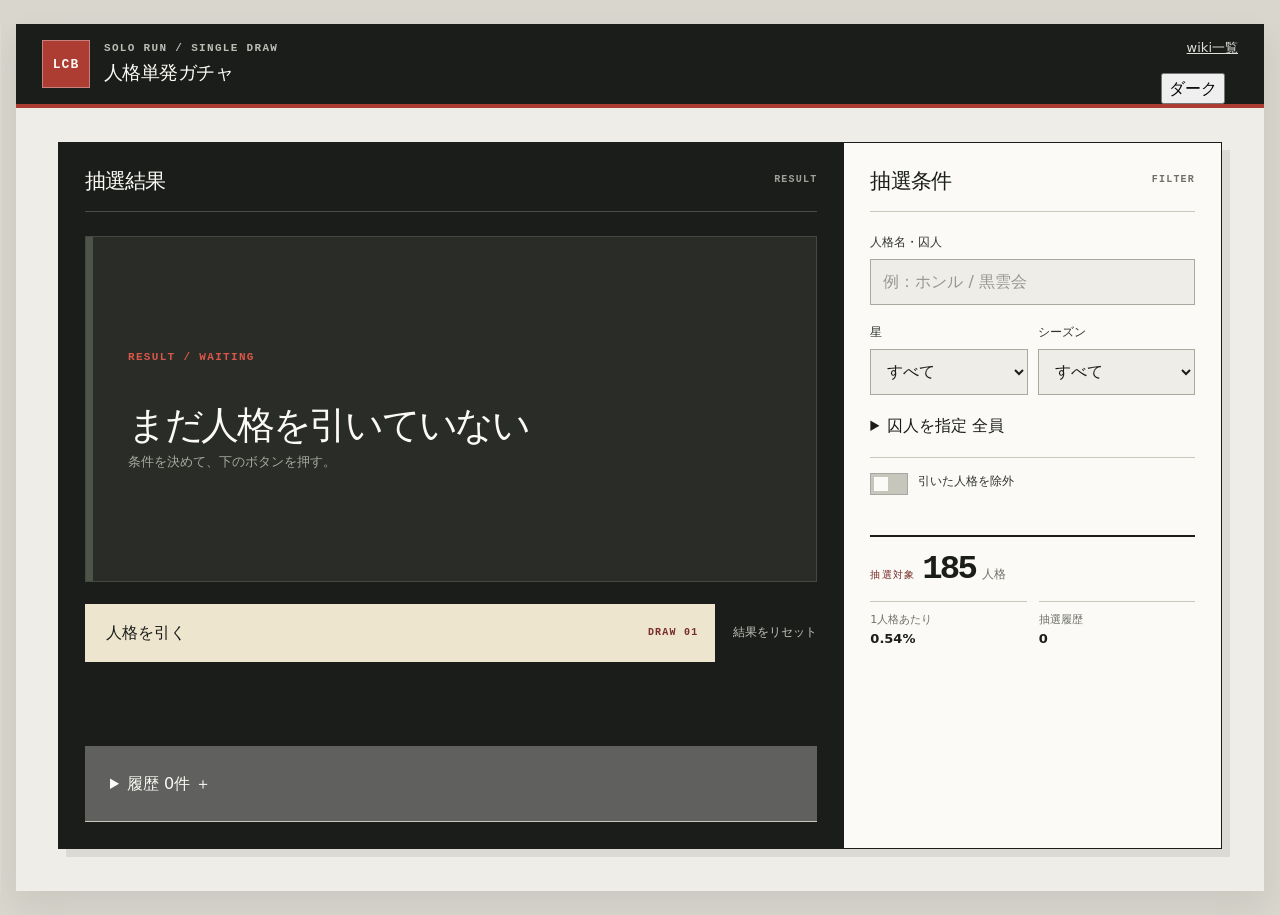
==== index.html @ 80663916 "Compact responsive workbench layout" ====
<!doctype html>
<html lang="ja">
  <head>
    <meta charset="utf-8">
    <meta name="viewport" content="width=device-width, initial-scale=1">
    <meta name="theme-color" content="#191a18">
    <meta
      name="description"
      content="Limbus Companyの人格一覧から、ソロ攻略用の人格を一回だけ抽選するツール"
    >
    <title>人格単発ガチャ — Limbus Company</title>
    <link rel="stylesheet" href="styles.css">
  </head>
  <body>
    <div class="site-frame">
      <header class="site-header">
        <a class="brand" href="./" aria-label="人格単発ガチャのトップへ">
          <span class="brand-mark" aria-hidden="true">LCB</span>
          <span class="brand-copy">
            <span class="brand-eyebrow">SOLO RUN / SINGLE DRAW</span>
            <span class="brand-title">人格単発ガチャ</span>
          </span>
        </a>
        <div class="header-actions">
          <a
            class="header-source"
            href="https://wikiwiki.jp/lcbwiki/%E4%BA%BA%E6%A0%BC"
            target="_blank"
            rel="noreferrer"
          >wiki一覧</a>
          <button id="themeToggle" class="theme-toggle" type="button" aria-pressed="false">
            ダーク
          </button>
        </div>
      </header>

      <main>
        <div class="workbench">
          <section class="draw-panel" aria-labelledby="draw-heading">
            <div class="section-bar">
              <h2 id="draw-heading">抽選結果</h2>
              <span class="section-index" aria-hidden="true">RESULT</span>
            </div>

            <div id="resultStage" class="result-stage is-empty" aria-live="polite">
              <div class="result-empty">
                <span class="result-status">WAITING</span>
                <p class="result-placeholder">未抽選</p>
              </div>
            </div>

            <div class="draw-controls">
              <button id="drawButton" class="draw-button" type="button">
                <span>人格を引く</span>
                <span class="draw-button-code">DRAW 01</span>
              </button>
              <div class="draw-secondary">
                <button id="copyButton" class="text-button" type="button" hidden>結果をコピー</button>
                <button id="resetButton" class="text-button" type="button">結果をリセット</button>
              </div>
            </div>
            <p id="drawMessage" class="draw-message" role="status"></p>

            <details id="historySection" class="history-section">
              <summary class="history-summary">
                <span>
                  <span class="history-summary-label">履歴</span>
                  <span id="historySummaryCount" class="history-summary-count">0件</span>
                </span>
                <span class="history-summary-arrow" aria-hidden="true">＋</span>
              </summary>
              <div class="history-content">
                <div class="history-actions">
                  <span id="history-heading" class="sr-only">抽選履歴</span>
                  <button id="clearHistoryButton" class="text-button" type="button">履歴を消去</button>
                </div>
                <div id="historyList" class="history-list" aria-live="polite"></div>
              </div>
            </details>
          </section>

          <details id="filterPanel" class="filter-panel" open>
            <summary class="section-bar">
              <h2 id="filter-heading">抽選条件</h2>
              <span class="section-index" aria-hidden="true">FILTER</span>
            </summary>

            <form id="filterForm">
              <div class="field">
                <label for="searchInput">人格名・囚人</label>
                <input
                  id="searchInput"
                  type="search"
                  autocomplete="off"
                  placeholder="例：ホンル / 黒雲会"
                >
              </div>

              <div class="field-row">
                <div class="field">
                  <label for="raritySelect">星</label>
                  <select id="raritySelect">
                    <option value="all">すべて</option>
                    <option value="3">星3</option>
                    <option value="2">星2</option>
                    <option value="1">星1</option>
                  </select>
                </div>
                <div class="field">
                  <label for="seasonSelect">シーズン</label>
                  <select id="seasonSelect">
                    <option value="all">すべて</option>
                    <option value="0">恒常</option>
                    <option value="1">Season 1</option>
                    <option value="2">Season 2</option>
                    <option value="3">Season 3</option>
                    <option value="4">Season 4</option>
                    <option value="5">Season 5</option>
                    <option value="6">Season 6</option>
                    <option value="7">Season 7</option>
                    <option value="W">ヴァルプルギスの夜</option>
                  </select>
                </div>
              </div>

              <details class="advanced-filters">
                <summary>
                  <span>囚人を指定</span>
                  <span id="sinnerSummary" class="advanced-summary-value">全員</span>
                </summary>
                <div class="advanced-filters-content">
                  <div id="sinnerFilters" class="sinner-grid"></div>
                  <button id="clearSinnersButton" class="small-button" type="button">全員</button>
                </div>
              </details>

              <div class="toggle-list">
                <label class="toggle-row" for="excludeDrawn">
                  <input id="excludeDrawn" type="checkbox">
                  <span class="fake-toggle" aria-hidden="true"></span>
                  <strong>引いた人格を除外</strong>
                </label>
              </div>
            </form>

            <div class="pool-readout" aria-live="polite">
              <div class="pool-readout-main">
                <span>抽選対象</span>
                <strong id="poolCount">185</strong>
                <span>人格</span>
              </div>
              <dl>
                <div>
                  <dt>1人格あたり</dt>
                  <dd id="poolOdds">0.54%</dd>
                </div>
                <div>
                  <dt>抽選履歴</dt>
                  <dd id="historyCount">0</dd>
                </div>
              </dl>
            </div>
            <p id="poolWarning" class="pool-warning" role="alert" hidden></p>
          </details>
        </div>
      </main>
    </div>

    <script src="data/personas.js"></script>
    <script src="app.js"></script>
  </body>
</html>
---- styles.css ----
:root {
  color-scheme: light;
  --paper: #efede7;
  --paper-deep: #e3e0d7;
  --ink: #1b1d1a;
  --ink-soft: #30332e;
  --muted: #6f7169;
  --line: #c9c6bc;
  --line-dark: #4b4e46;
  --red: #ad3c32;
  --red-dark: #782d29;
  --ochre: #b58624;
  --teal: #2d7772;
  --white: #fbfaf6;
  --shadow: 0 14px 32px rgb(29 31 27 / 8%);
  font-family: "BIZ UDPGothic", "Noto Sans JP", "Yu Gothic", system-ui, sans-serif;
  font-synthesis: none;
}

* {
  box-sizing: border-box;
}

html {
  min-width: 320px;
  background: #d9d6ce;
}

body {
  margin: 0;
  min-width: 320px;
  color: var(--ink);
  background:
    linear-gradient(90deg, rgb(255 255 255 / 12%) 0 1px, transparent 1px 100%),
    #d9d6ce;
  background-size: 92px 100%;
  line-height: 1.6;
}

button,
input,
select {
  font: inherit;
}

button,
a,
input,
select {
  -webkit-tap-highlight-color: transparent;
}

a {
  color: inherit;
}

button {
  cursor: pointer;
}

button:focus-visible,
a:focus-visible,
input:focus-visible,
select:focus-visible,
summary:focus-visible {
  outline: 3px solid #f2bd45;
  outline-offset: 3px;
}

.site-frame {
  width: min(100% - 32px, 1440px);
  margin: 24px auto;
  background: var(--paper);
  box-shadow: var(--shadow);
}

.site-header {
  display: flex;
  align-items: stretch;
  justify-content: space-between;
  min-height: 82px;
  color: var(--white);
  background: var(--ink);
  border-bottom: 4px solid var(--red);
}

.brand {
  display: inline-flex;
  align-items: center;
  gap: 14px;
  padding: 14px 26px;
  color: inherit;
  text-decoration: none;
}

.brand-mark {
  display: grid;
  place-items: center;
  width: 48px;
  height: 48px;
  color: var(--white);
  font: 700 13px/1 "IBM Plex Mono", "SFMono-Regular", Consolas, monospace;
  letter-spacing: .08em;
  background: var(--red);
  border: 1px solid rgb(255 255 255 / 35%);
}

.brand-copy {
  display: grid;
  gap: 2px;
}

.brand-eyebrow,
.eyebrow,
.header-source-label,
.result-status,
.section-index,
.draw-button-code,
.history-number,
.history-time,
.site-footer,
.rule-note-head,
.pool-readout-main > span:first-child {
  font: 700 11px/1.3 "IBM Plex Mono", "SFMono-Regular", Consolas, monospace;
  letter-spacing: .12em;
  text-transform: uppercase;
}

.brand-eyebrow {
  color: #bbbdb4;
}

.brand-title {
  font-size: 19px;
  font-weight: 700;
  letter-spacing: -.03em;
}

.header-source {
  display: grid;
  align-content: center;
  justify-items: end;
  gap: 4px;
  padding: 14px 26px;
  color: #dedfd9;
  font-size: 13px;
}

.header-source a {
  text-underline-offset: 3px;
}

.header-source-label {
  color: #9fa29a;
  font-size: 10px;
}

main {
  padding: 0 42px 42px;
}

.intro {
  display: grid;
  grid-template-columns: minmax(0, 1.65fr) minmax(250px, .75fr);
  gap: 44px;
  align-items: end;
  padding: 58px 0 48px;
  border-bottom: 1px solid var(--line);
}

.intro-copy {
  max-width: 820px;
}

.eyebrow {
  margin: 0 0 14px;
  color: var(--red-dark);
}

.intro h1 {
  max-width: 840px;
  margin: 0;
  font-size: clamp(2.15rem, 5vw, 4.9rem);
  line-height: 1.09;
  letter-spacing: -.075em;
  text-wrap: balance;
}

.intro h1 em {
  color: var(--red);
  font-style: normal;
}

.intro-lede {
  max-width: 680px;
  margin: 24px 0 0;
  color: var(--muted);
  font-size: 15px;
  line-height: 1.9;
}

.rule-note {
  padding: 18px 18px 16px;
  border: 1px solid var(--line);
  border-top: 4px solid var(--ink);
  background: rgb(255 255 255 / 32%);
}

.rule-note-head {
  display: flex;
  justify-content: space-between;
  color: var(--red-dark);
}

.rule-note-mark {
  color: var(--muted);
}

.rule-note p {
  min-height: 72px;
  margin: 16px 0 18px;
  font-size: 13px;
  line-height: 1.8;
}

.rule-note dl,
.pool-readout dl {
  display: grid;
  grid-template-columns: repeat(2, 1fr);
  gap: 12px;
  margin: 0;
}

.rule-note dl > div,
.pool-readout dl > div {
  display: grid;
  gap: 1px;
  padding-top: 9px;
  border-top: 1px solid var(--line);
}

.rule-note dt,
.pool-readout dt {
  color: var(--muted);
  font-size: 11px;
}

.rule-note dd,
.pool-readout dd {
  margin: 0;
  font-size: 13px;
  font-weight: 700;
}

.workbench {
  display: grid;
  grid-template-columns: minmax(0, 1.35fr) minmax(330px, .65fr);
  align-items: stretch;
  margin-top: 34px;
  border: 1px solid var(--ink);
  box-shadow: 8px 8px 0 rgb(27 29 26 / 9%);
}

.draw-panel {
  display: flex;
  flex-direction: column;
  min-width: 0;
  padding: 26px;
  color: var(--white);
  background: var(--ink);
}

.filter-panel {
  min-width: 0;
  padding: 26px;
  background: var(--white);
  border-left: 1px solid var(--ink);
}

.section-bar {
  display: flex;
  align-items: start;
  justify-content: space-between;
  gap: 20px;
  padding-bottom: 16px;
  border-bottom: 1px solid var(--line-dark);
}

.filter-panel .section-bar {
  border-color: var(--line);
}

.section-bar .eyebrow {
  margin-bottom: 7px;
  color: #c64b3f;
}

.filter-panel .section-bar .eyebrow,
.history-section .section-bar .eyebrow {
  color: var(--red-dark);
}

.section-bar h2 {
  margin: 0;
  font-size: 21px;
  line-height: 1.2;
  letter-spacing: -.04em;
}

.section-index {
  flex: 0 0 auto;
  padding-top: 4px;
  color: #9da199;
  font-size: 10px;
}

.filter-panel .section-index,
.history-section .section-index {
  color: var(--muted);
}

.result-stage {
  position: relative;
  display: flex;
  flex: 1;
  min-height: 346px;
  margin: 24px 0 22px;
  overflow: hidden;
  background: #292c27;
  border: 1px solid #44483f;
}

.result-stage::before {
  position: absolute;
  inset: 0 auto 0 0;
  width: 7px;
  background: var(--rarity-color, #4f544b);
  content: "";
}

.result-stage.is-empty::before {
  background: #4f544b;
}

.result-empty,
.result-filled {
  width: 100%;
  padding: 42px 42px 36px;
}

.result-empty {
  align-self: center;
  color: #b9bcb3;
}

.result-status {
  display: block;
  color: #da5648;
}

.result-placeholder {
  max-width: 500px;
  margin: 38px 0 5px;
  color: var(--white);
  font-size: clamp(1.65rem, 3vw, 2.8rem);
  font-weight: 700;
  line-height: 1.15;
  letter-spacing: -.06em;
}

.result-instruction {
  margin: 0;
  color: #a4a89f;
  font-size: 13px;
}

.result-filled {
  display: flex;
  flex-direction: column;
  justify-content: center;
}

.result-filled .result-status {
  color: #e26a58;
}

.result-serial {
  display: inline-block;
  margin-top: 13px;
  color: #aeb1a8;
  font: 12px/1.4 "IBM Plex Mono", "SFMono-Regular", Consolas, monospace;
  letter-spacing: .1em;
}

.result-name {
  max-width: 720px;
  margin: 16px 0 25px;
  color: var(--white);
  font-size: clamp(2rem, 5vw, 4.4rem);
  line-height: 1.08;
  letter-spacing: -.08em;
  overflow-wrap: anywhere;
}

.result-metadata {
  display: flex;
  flex-wrap: wrap;
  gap: 8px;
  margin-top: auto;
}

.result-badge {
  display: inline-flex;
  align-items: center;
  min-height: 33px;
  padding: 5px 10px;
  color: #e0e2da;
  font-size: 12px;
  background: rgb(255 255 255 / 7%);
  border: 1px solid #51564b;
}

.result-badge strong {
  margin-left: 6px;
  color: var(--white);
  font-weight: 700;
}

.result-badge.rarity-badge {
  color: var(--rarity-color, #f1dba6);
  border-color: var(--rarity-color, #8c9186);
}

.result-link {
  display: inline-flex;
  align-items: center;
  min-height: 33px;
  padding: 5px 10px;
  color: #dedfd9;
  font-size: 12px;
  text-underline-offset: 3px;
}

.result-link::after {
  margin-left: 7px;
  content: "↗";
  font-family: sans-serif;
}

.draw-controls {
  display: flex;
  align-items: center;
  gap: 18px;
}

.draw-button {
  display: flex;
  flex: 1;
  align-items: center;
  justify-content: space-between;
  min-height: 58px;
  padding: 10px 15px 10px 19px;
  color: var(--ink);
  font-weight: 700;
  background: #eee5ce;
  border: 2px solid #eee5ce;
  transition: color .18s ease, background-color .18s ease, border-color .18s ease, transform .18s ease;
}

.draw-button:hover {
  color: var(--white);
  background: var(--red);
  border-color: var(--red);
  transform: translateY(-2px);
}

.draw-button:active {
  transform: translateY(0);
}

.draw-button:disabled {
  cursor: not-allowed;
  color: #888d83;
  background: #353a33;
  border-color: #353a33;
  transform: none;
}

.draw-button-code {
  color: var(--red-dark);
  font-size: 10px;
}

.draw-button:hover .draw-button-code {
  color: #f7d6c5;
}

.draw-secondary {
  display: grid;
  flex: 0 0 auto;
  gap: 3px;
}

.text-button {
  min-height: 34px;
  padding: 4px 0;
  color: inherit;
  font-size: 12px;
  text-align: right;
  text-decoration: underline;
  text-decoration-color: transparent;
  text-underline-offset: 3px;
  background: transparent;
  border: 0;
  transition: color .18s ease, text-decoration-color .18s ease;
}

.text-button:hover {
  text-decoration-color: currentColor;
}

.draw-panel .text-button {
  color: #bfc2b9;
}

.filter-panel .text-button,
.history-section .text-button {
  color: var(--muted);
}

.draw-message {
  min-height: 24px;
  margin: 10px 0 0;
  color: #e17862;
  font-size: 12px;
}

.field {
  display: grid;
  gap: 7px;
}

.filter-panel form {
  display: grid;
  gap: 18px;
  margin-top: 21px;
}

.field label,
.sinner-fieldset legend {
  color: var(--ink-soft);
  font-size: 12px;
  font-weight: 700;
}

.field input,
.field select {
  width: 100%;
  min-height: 46px;
  padding: 8px 12px;
  color: var(--ink);
  background: var(--paper);
  border: 1px solid #aaa99f;
  border-radius: 0;
}

.field input::placeholder {
  color: #96988f;
}

.field input:hover,
.field select:hover {
  border-color: var(--ink);
}

.field-row {
  display: grid;
  grid-template-columns: repeat(2, minmax(0, 1fr));
  gap: 10px;
}

.sinner-fieldset {
  min-width: 0;
  margin: 0;
  padding: 14px 13px 12px;
  border: 1px solid var(--line);
}

.sinner-fieldset legend {
  padding: 0 5px;
}

.sinner-fieldset legend span {
  color: var(--muted);
  font-size: 10px;
  font-weight: 400;
}

.sinner-grid {
  display: grid;
  grid-template-columns: repeat(3, minmax(0, 1fr));
  gap: 5px 8px;
  margin: 7px 0 12px;
}

.sinner-option {
  position: relative;
  display: flex;
  align-items: center;
  min-width: 0;
  min-height: 44px;
  color: var(--ink-soft);
  font-size: 11px;
  cursor: pointer;
}

.sinner-option input {
  position: absolute;
  width: 1px;
  height: 1px;
  opacity: 0;
}

.sinner-option span {
  display: flex;
  align-items: center;
  width: 100%;
  min-height: 44px;
  padding: 5px 7px;
  border: 1px solid transparent;
  transition: color .18s ease, background-color .18s ease, border-color .18s ease;
}

.sinner-option span::before {
  flex: 0 0 auto;
  width: 10px;
  height: 10px;
  margin-right: 6px;
  content: "";
  border: 1px solid #94958b;
  background: var(--paper);
}

.sinner-option input:checked + span {
  color: var(--white);
  background: var(--ink);
  border-color: var(--ink);
}

.sinner-option input:checked + span::before {
  background: var(--red);
  border-color: var(--red);
  box-shadow: inset 0 0 0 2px var(--ink);
}

.sinner-option input:focus-visible + span {
  outline: 3px solid #f2bd45;
  outline-offset: 2px;
}

.small-button {
  min-height: 38px;
  padding: 4px 9px;
  color: var(--muted);
  font-size: 11px;
  background: transparent;
  border: 1px solid var(--line);
  transition: color .18s ease, border-color .18s ease, background-color .18s ease;
}

.small-button:hover {
  color: var(--ink);
  background: var(--paper-deep);
  border-color: var(--ink);
}

.toggle-list {
  padding-top: 1px;
  border-top: 1px solid var(--line);
}

.toggle-row {
  display: flex;
  align-items: flex-start;
  min-height: 52px;
  padding: 13px 0 1px;
  color: var(--ink-soft);
  cursor: pointer;
}

.toggle-row input {
  position: absolute;
  width: 1px;
  height: 1px;
  opacity: 0;
}

.fake-toggle {
  position: relative;
  flex: 0 0 auto;
  width: 38px;
  height: 22px;
  margin: 1px 10px 0 0;
  background: #c6c6bd;
  border: 1px solid #a6a79e;
  transition: background-color .18s ease, border-color .18s ease;
}

.fake-toggle::after {
  position: absolute;
  top: 3px;
  left: 3px;
  width: 14px;
  height: 14px;
  background: var(--white);
  content: "";
  transition: transform .18s ease;
}

.toggle-row input:checked + .fake-toggle {
  background: var(--red);
  border-color: var(--red);
}

.toggle-row input:checked + .fake-toggle::after {
  transform: translateX(16px);
}

.toggle-row input:focus-visible + .fake-toggle {
  outline: 3px solid #f2bd45;
  outline-offset: 2px;
}

.toggle-row strong,
.toggle-row small {
  display: block;
}

.toggle-row strong {
  font-size: 12px;
}

.toggle-row small {
  margin-top: 2px;
  color: var(--muted);
  font-size: 10px;
}

.pool-readout {
  margin-top: 24px;
  padding-top: 15px;
  border-top: 2px solid var(--ink);
}

.pool-readout-main {
  display: flex;
  align-items: baseline;
  gap: 7px;
}

.pool-readout-main > span:first-child {
  color: var(--red-dark);
  font-size: 10px;
}

.pool-readout-main > span:last-child {
  color: var(--muted);
  font-size: 12px;
}

.pool-readout-main strong {
  font: 700 34px/1 "IBM Plex Mono", "SFMono-Regular", Consolas, monospace;
  letter-spacing: -.08em;
}

.pool-readout dl {
  margin-top: 15px;
}

.pool-warning {
  margin: 12px 0 0;
  padding: 9px 10px;
  color: var(--red-dark);
  font-size: 11px;
  line-height: 1.6;
  background: #f5dfd9;
  border-left: 3px solid var(--red);
}

.history-section {
  margin-top: 46px;
  padding: 25px;
  background: rgb(255 255 255 / 30%);
  border-top: 4px solid var(--ink);
  border-bottom: 1px solid var(--line);
}

.history-list {
  display: grid;
  margin-top: 16px;
  border-top: 1px solid var(--line);
}

.history-empty {
  padding: 28px 0 16px;
  color: var(--muted);
  font-size: 13px;
}

.history-row {
  display: grid;
  grid-template-columns: 64px minmax(0, 1fr) auto;
  gap: 15px;
  align-items: center;
  min-height: 63px;
  padding: 8px 0;
  border-bottom: 1px solid var(--line);
}

.history-number {
  color: var(--red-dark);
  font-size: 10px;
}

.history-name {
  min-width: 0;
  font-size: 13px;
  font-weight: 700;
  overflow-wrap: anywhere;
}

.history-name span {
  margin-left: 8px;
  color: var(--muted);
  font-size: 11px;
  font-weight: 400;
}

.history-meta {
  display: flex;
  align-items: center;
  justify-content: end;
  gap: 13px;
  min-width: 148px;
}

.history-rarity {
  color: var(--rarity-color, var(--ink));
  font-size: 12px;
  font-weight: 700;
}

.history-time {
  color: var(--muted);
  font-size: 9px;
  letter-spacing: .04em;
}

.data-note {
  margin-top: 26px;
  border-top: 1px solid var(--line);
  border-bottom: 1px solid var(--line);
}

.data-note summary {
  min-height: 50px;
  padding: 15px 0;
  color: var(--ink-soft);
  font-size: 12px;
  font-weight: 700;
  cursor: pointer;
  list-style-position: inside;
}

.data-note-content {
  max-width: 780px;
  padding: 0 0 18px 23px;
  color: var(--muted);
  font-size: 12px;
  line-height: 1.8;
}

.data-note-content p {
  margin: 0 0 10px;
}

.data-note-content code {
  padding: 2px 4px;
  color: var(--ink);
  font-family: "IBM Plex Mono", "SFMono-Regular", Consolas, monospace;
  font-size: 11px;
  background: var(--paper-deep);
}

.data-note-source a {
  color: var(--red-dark);
  text-underline-offset: 3px;
}

.site-footer {
  display: flex;
  justify-content: space-between;
  gap: 20px;
  padding: 16px 42px 20px;
  color: #777a70;
  font-size: 9px;
  letter-spacing: .08em;
}

@media (max-width: 960px) {
  main {
    padding-right: 28px;
    padding-left: 28px;
  }

  .intro {
    grid-template-columns: minmax(0, 1.35fr) minmax(220px, .8fr);
    gap: 28px;
  }

  .workbench {
    grid-template-columns: minmax(0, 1fr) minmax(290px, .72fr);
  }

  .result-empty,
  .result-filled {
    padding-right: 30px;
    padding-left: 30px;
  }
}

@media (max-width: 760px) {
  .site-frame {
    width: min(100% - 20px, 680px);
    margin: 10px auto;
  }

  .site-header {
    min-height: 0;
  }

  .brand {
    padding: 14px 16px;
  }

  .header-source {
    padding: 14px 16px;
    text-align: right;
  }

  main {
    padding: 0 18px 30px;
  }

  .intro {
    display: block;
    padding: 36px 0 30px;
  }

  .rule-note {
    margin-top: 28px;
  }

  .rule-note p {
    min-height: 0;
  }

  .workbench {
    display: block;
    margin-top: 24px;
  }

  .filter-panel {
    border-top: 1px solid var(--ink);
    border-left: 0;
  }

  .history-section {
    margin-top: 34px;
    padding: 20px 18px;
  }

  .site-footer {
    display: grid;
    gap: 6px;
    padding: 14px 18px 18px;
  }
}

@media (max-width: 480px) {
  .site-header {
    display: block;
  }

  .brand {
    padding-bottom: 10px;
  }

  .header-source {
    display: flex;
    align-items: baseline;
    justify-content: space-between;
    gap: 10px;
    padding-top: 0;
    padding-bottom: 14px;
  }

  .brand-title {
    font-size: 17px;
  }

  .intro h1 {
    font-size: 2.25rem;
  }

  .draw-panel,
  .filter-panel {
    padding: 18px;
  }

  .result-stage {
    min-height: 330px;
    margin-top: 18px;
  }

  .result-empty,
  .result-filled {
    padding: 30px 25px 25px;
  }

  .result-placeholder {
    margin-top: 28px;
    font-size: 1.8rem;
  }

  .result-name {
    margin-top: 13px;
    font-size: 2.55rem;
  }

  .draw-controls {
    display: grid;
    gap: 8px;
  }

  .draw-secondary {
    display: flex;
    justify-content: end;
    gap: 16px;
  }

  .field-row {
    grid-template-columns: 1fr;
  }

  .sinner-grid {
    grid-template-columns: repeat(2, minmax(0, 1fr));
  }

  .history-row {
    grid-template-columns: 46px minmax(0, 1fr);
    gap: 8px 10px;
    padding: 11px 0;
  }

  .history-meta {
    grid-column: 2;
    justify-content: start;
    min-width: 0;
  }

  .history-name span {
    display: block;
    margin: 2px 0 0;
  }
}

@media (prefers-reduced-motion: reduce) {
  *,
  *::before,
  *::after {
    scroll-behavior: auto !important;
    transition-duration: .01ms !important;
    animation-duration: .01ms !important;
    animation-iteration-count: 1 !important;
  }
}
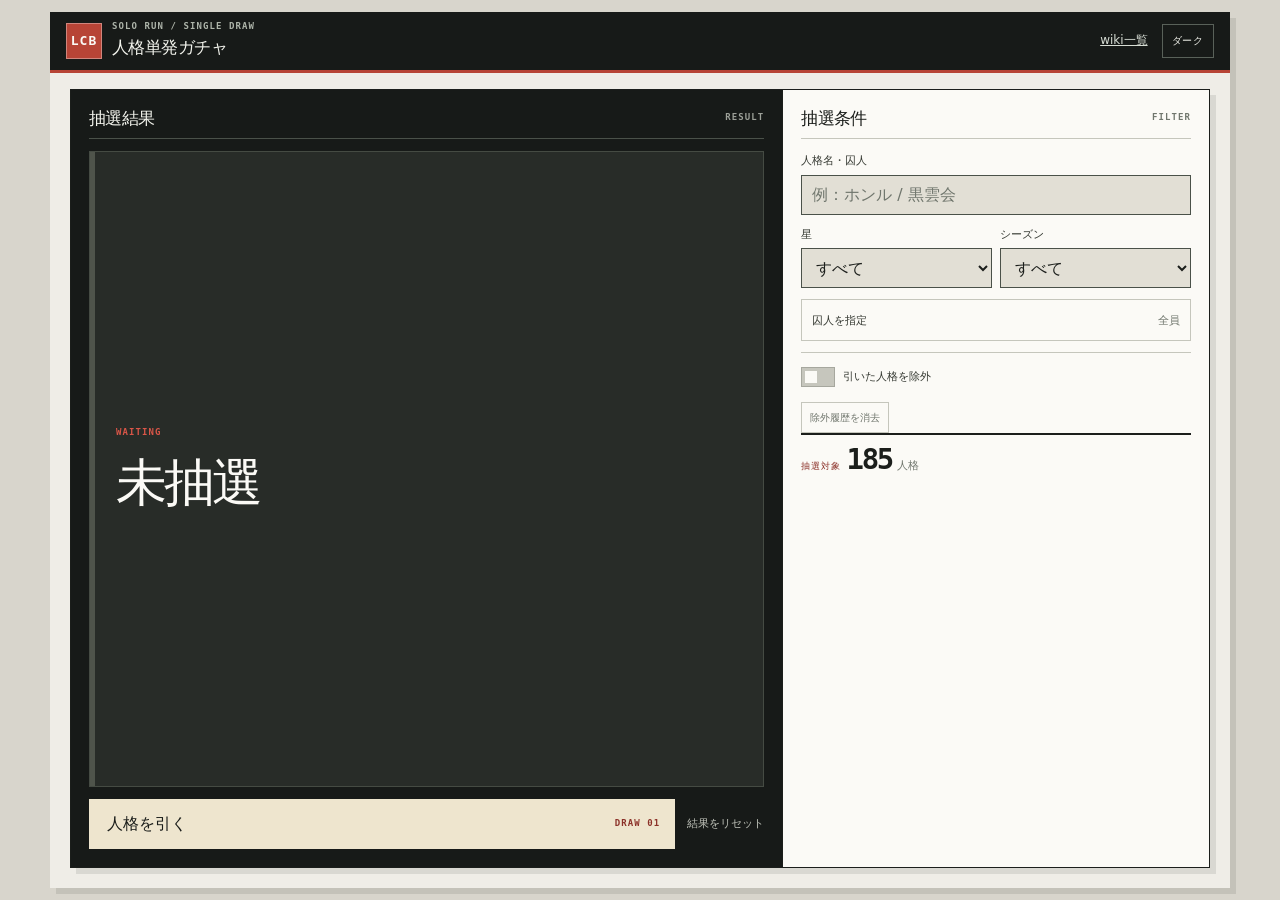
==== commit 1ce0c197: "Refine result detail layout" ====
--- a/index.html
+++ b/index.html
@@ -60,23 +60,6 @@
               </div>
             </div>
             <p id="drawMessage" class="draw-message" role="status"></p>
-
-            <details id="historySection" class="history-section">
-              <summary class="history-summary">
-                <span>
-                  <span class="history-summary-label">履歴</span>
-                  <span id="historySummaryCount" class="history-summary-count">0件</span>
-                </span>
-                <span class="history-summary-arrow" aria-hidden="true">＋</span>
-              </summary>
-              <div class="history-content">
-                <div class="history-actions">
-                  <span id="history-heading" class="sr-only">抽選履歴</span>
-                  <button id="clearHistoryButton" class="text-button" type="button">履歴を消去</button>
-                </div>
-                <div id="historyList" class="history-list" aria-live="polite"></div>
-              </div>
-            </details>
           </section>
 
           <details id="filterPanel" class="filter-panel" open>
@@ -141,6 +124,10 @@
                   <strong>引いた人格を除外</strong>
                 </label>
               </div>
+
+              <div class="filter-actions">
+                <button id="clearHistoryButton" class="small-button state-reset" type="button">除外履歴を消去</button>
+              </div>
             </form>
 
             <div class="pool-readout" aria-live="polite">
@@ -149,16 +136,6 @@
                 <strong id="poolCount">185</strong>
                 <span>人格</span>
               </div>
-              <dl>
-                <div>
-                  <dt>1人格あたり</dt>
-                  <dd id="poolOdds">0.54%</dd>
-                </div>
-                <div>
-                  <dt>抽選履歴</dt>
-                  <dd id="historyCount">0</dd>
-                </div>
-              </dl>
             </div>
             <p id="poolWarning" class="pool-warning" role="alert" hidden></p>
           </details>
--- a/styles.css
+++ b/styles.css
@@ -1085,3 +1085,816 @@
     animation-iteration-count: 1 !important;
   }
 }
+
+/* Compact workbench redesign */
+:root {
+  color-scheme: light;
+  --shell: #d8d5cc;
+  --paper: #efede7;
+  --paper-deep: #e2dfd5;
+  --ink: #1b1e1b;
+  --ink-soft: #343831;
+  --muted: #70766d;
+  --line: #c5c6bc;
+  --line-dark: #4a5149;
+  --red: #b74436;
+  --red-dark: #8b3028;
+  --white: #fbfaf6;
+  --panel: #fbfaf6;
+  --chrome: #171a18;
+  --chrome-ink: #f3f4ed;
+  --stage: #282c28;
+  --stage-line: #454b43;
+  --button-ink: #1a1d1a;
+  --shadow: 6px 6px 0 rgb(27 29 26 / 10%);
+}
+
+html[data-theme="dark"] {
+  color-scheme: dark;
+  --shell: #0c0e0d;
+  --paper: #171a18;
+  --paper-deep: #222722;
+  --ink: #eef1e9;
+  --ink-soft: #d0d5cc;
+  --muted: #92998f;
+  --line: #3b423b;
+  --line-dark: #4f584e;
+  --red: #d75d4e;
+  --red-dark: #ef927d;
+  --white: #f7f8f2;
+  --panel: #1d211e;
+  --chrome: #0f1210;
+  --chrome-ink: #f1f3ec;
+  --stage: #101410;
+  --stage-line: #394139;
+  --button-ink: #151815;
+  --shadow: 6px 6px 0 rgb(0 0 0 / 35%);
+}
+
+@media (prefers-color-scheme: dark) {
+  html:not([data-theme="light"]) {
+    color-scheme: dark;
+    --shell: #0c0e0d;
+    --paper: #171a18;
+    --paper-deep: #222722;
+    --ink: #eef1e9;
+    --ink-soft: #d0d5cc;
+    --muted: #92998f;
+    --line: #3b423b;
+    --line-dark: #4f584e;
+    --red: #d75d4e;
+    --red-dark: #ef927d;
+    --white: #f7f8f2;
+    --panel: #1d211e;
+    --chrome: #0f1210;
+    --chrome-ink: #f1f3ec;
+    --stage: #101410;
+    --stage-line: #394139;
+    --button-ink: #151815;
+    --shadow: 6px 6px 0 rgb(0 0 0 / 35%);
+  }
+}
+
+html {
+  background: var(--shell);
+}
+
+body {
+  color: var(--ink);
+  background: var(--shell);
+}
+
+button:focus-visible,
+a:focus-visible,
+input:focus-visible,
+select:focus-visible,
+summary:focus-visible {
+  outline-color: #f2bd45;
+}
+
+.site-frame {
+  display: flex;
+  flex-direction: column;
+  width: min(100% - 24px, 1180px);
+  height: calc(100svh - 24px);
+  min-height: 540px;
+  margin: 12px auto;
+  background: var(--paper);
+  box-shadow: var(--shadow);
+}
+
+.site-header {
+  flex: 0 0 auto;
+  min-height: 58px;
+  color: var(--chrome-ink);
+  background: var(--chrome);
+  border-bottom: 3px solid var(--red);
+}
+
+.brand {
+  gap: 10px;
+  padding: 9px 16px;
+}
+
+.brand-mark {
+  width: 36px;
+  height: 36px;
+  color: var(--white);
+  background: var(--red);
+}
+
+.brand-copy {
+  gap: 1px;
+}
+
+.brand-eyebrow {
+  color: #aeb5aa;
+  font-size: 9px;
+}
+
+.brand-title {
+  font-size: 17px;
+}
+
+.header-actions {
+  display: flex;
+  align-items: center;
+  gap: 14px;
+  padding: 9px 16px;
+}
+
+.header-source {
+  display: inline-flex;
+  align-items: center;
+  padding: 6px 0;
+  color: #d7ddd4;
+  font-size: 12px;
+}
+
+.theme-toggle {
+  min-height: 34px;
+  padding: 4px 9px;
+  color: var(--chrome-ink);
+  font: 700 10px/1 "IBM Plex Mono", "SFMono-Regular", Consolas, monospace;
+  letter-spacing: .08em;
+  background: transparent;
+  border: 1px solid #596159;
+}
+
+.theme-toggle:hover {
+  color: var(--chrome);
+  background: var(--chrome-ink);
+  border-color: var(--chrome-ink);
+}
+
+main {
+  display: flex;
+  flex: 1;
+  min-height: 0;
+  padding: 16px 20px 20px;
+}
+
+.workbench {
+  display: grid;
+  flex: 1;
+  min-height: 0;
+  grid-template-columns: minmax(0, 1.25fr) minmax(300px, .75fr);
+  margin: 0;
+  border: 1px solid var(--ink);
+  box-shadow: var(--shadow);
+}
+
+.draw-panel,
+.filter-panel {
+  min-height: 0;
+}
+
+.draw-panel {
+  padding: 18px;
+  color: var(--chrome-ink);
+  background: var(--chrome);
+}
+
+.filter-panel {
+  display: flex;
+  flex-direction: column;
+  padding: 18px;
+  background: var(--panel);
+  border-left: 1px solid var(--ink);
+}
+
+.filter-panel > summary {
+  list-style: none;
+  cursor: pointer;
+  user-select: none;
+}
+
+.filter-panel > summary::-webkit-details-marker {
+  display: none;
+}
+
+.filter-panel > summary::after {
+  display: none;
+  color: var(--muted);
+  font-size: 17px;
+  font-weight: 400;
+  content: "+";
+}
+
+.filter-panel[open] > summary::after {
+  content: "−";
+}
+
+.section-bar {
+  align-items: center;
+  gap: 12px;
+  padding-bottom: 10px;
+  border-color: var(--line-dark);
+}
+
+.filter-panel .section-bar {
+  border-color: var(--line);
+}
+
+.section-bar h2 {
+  font-size: 17px;
+}
+
+.section-index {
+  padding-top: 0;
+  font-size: 9px;
+}
+
+.result-stage {
+  min-height: 0;
+  margin: 12px 0;
+  background: var(--stage);
+  border-color: var(--stage-line);
+}
+
+.result-stage::before {
+  width: 5px;
+  background: var(--rarity-color, #596258);
+}
+
+.result-empty,
+.result-filled {
+  padding: 24px 26px;
+}
+
+.result-empty {
+  color: #aeb5aa;
+}
+
+.result-status {
+  font-size: 9px;
+}
+
+.result-placeholder {
+  margin: 14px 0 0;
+  color: var(--white);
+  font-size: clamp(1.6rem, 4vw, 3.2rem);
+}
+
+.result-instruction {
+  display: none;
+}
+
+.result-filled {
+  justify-content: center;
+}
+
+.result-serial {
+  margin-top: 9px;
+  font-size: 10px;
+}
+
+.result-name {
+  margin: 11px 0 18px;
+  font-size: clamp(2rem, 4.5vw, 4rem);
+}
+
+.result-metadata {
+  gap: 6px;
+}
+
+.result-badge,
+.result-link {
+  min-height: 30px;
+  padding: 4px 8px;
+  font-size: 11px;
+}
+
+.draw-controls {
+  gap: 12px;
+}
+
+.draw-button {
+  min-height: 50px;
+  padding: 8px 13px 8px 16px;
+  color: var(--button-ink);
+  background: #eee5ce;
+  border-color: #eee5ce;
+}
+
+.draw-button:disabled {
+  color: #858d83;
+  background: #303730;
+  border-color: #303730;
+}
+
+.draw-button-code {
+  font-size: 9px;
+}
+
+.draw-message {
+  min-height: 0;
+  margin: 6px 0 0;
+  font-size: 11px;
+}
+
+.draw-message:empty {
+  display: none;
+}
+
+.text-button {
+  min-height: 30px;
+  font-size: 11px;
+}
+
+.filter-panel form {
+  gap: 11px;
+  margin-top: 13px;
+}
+
+.field {
+  gap: 5px;
+}
+
+.field label,
+.sinner-fieldset legend {
+  color: var(--ink-soft);
+  font-size: 11px;
+}
+
+.field input,
+.field select {
+  min-height: 40px;
+  padding: 6px 10px;
+  color: var(--ink);
+  background: var(--paper-deep);
+  border-color: var(--line-dark);
+}
+
+.field input::placeholder {
+  color: var(--muted);
+}
+
+.field-row {
+  gap: 8px;
+}
+
+.advanced-filters {
+  border: 1px solid var(--line);
+}
+
+.advanced-filters summary {
+  display: flex;
+  align-items: center;
+  justify-content: space-between;
+  min-height: 40px;
+  padding: 7px 10px;
+  color: var(--ink-soft);
+  font-size: 11px;
+  font-weight: 700;
+  cursor: pointer;
+  list-style-position: inside;
+}
+
+.advanced-summary-value {
+  color: var(--muted);
+  font-weight: 400;
+}
+
+.advanced-filters-content {
+  padding: 3px 10px 10px;
+}
+
+.sinner-grid {
+  grid-template-columns: repeat(4, minmax(0, 1fr));
+  gap: 3px 5px;
+  margin: 3px 0 7px;
+}
+
+.sinner-option,
+.sinner-option span {
+  min-height: 36px;
+}
+
+.sinner-option {
+  font-size: 10px;
+}
+
+.sinner-option span {
+  padding: 4px 4px;
+}
+
+.sinner-option span::before {
+  width: 9px;
+  height: 9px;
+  margin-right: 4px;
+  background: var(--paper);
+}
+
+.sinner-option input:checked + span {
+  color: var(--white);
+  background: var(--chrome);
+  border-color: var(--chrome);
+}
+
+.sinner-option input:checked + span::before {
+  background: var(--red);
+  border-color: var(--red);
+  box-shadow: inset 0 0 0 2px var(--chrome);
+}
+
+.small-button {
+  min-height: 31px;
+  padding: 3px 8px;
+  color: var(--muted);
+  font-size: 10px;
+  background: transparent;
+  border-color: var(--line);
+}
+
+.toggle-list {
+  padding-top: 0;
+  border-top: 1px solid var(--line);
+}
+
+.toggle-row {
+  align-items: center;
+  min-height: 38px;
+  padding: 8px 0 0;
+  color: var(--ink-soft);
+}
+
+.toggle-row strong {
+  font-size: 11px;
+}
+
+.toggle-row small {
+  display: none;
+}
+
+.fake-toggle {
+  width: 34px;
+  height: 20px;
+  margin-right: 8px;
+}
+
+.fake-toggle::after {
+  width: 12px;
+  height: 12px;
+}
+
+.toggle-row input:checked + .fake-toggle::after {
+  transform: translateX(14px);
+}
+
+.pool-readout {
+  display: grid;
+  grid-template-columns: minmax(0, 1fr) auto;
+  gap: 10px;
+  align-items: center;
+  margin-top: auto;
+  padding-top: 10px;
+  border-top: 2px solid var(--ink);
+}
+
+.pool-readout-main {
+  gap: 5px;
+}
+
+.pool-readout-main > span:first-child {
+  font-size: 9px;
+}
+
+.pool-readout-main > span:last-child {
+  font-size: 11px;
+}
+
+.pool-readout-main strong {
+  font-size: 29px;
+}
+
+.pool-readout dl {
+  grid-template-columns: repeat(2, auto);
+  gap: 12px;
+  margin-top: 0;
+}
+
+.pool-readout dt {
+  font-size: 9px;
+}
+
+.pool-readout dd {
+  font-size: 11px;
+}
+
+.pool-warning {
+  margin: 8px 0 0;
+  padding: 7px 8px;
+  color: var(--red-dark);
+  font-size: 10px;
+  background: color-mix(in srgb, var(--red) 16%, var(--panel));
+  border-left-color: var(--red);
+}
+
+.history-section {
+  flex: 0 0 auto;
+  margin: 7px 0 0;
+  padding: 0;
+  background: transparent;
+  border: 0;
+}
+
+.history-summary {
+  display: flex;
+  align-items: center;
+  justify-content: space-between;
+  min-height: 36px;
+  padding: 7px 0 0;
+  color: #bfc6bb;
+  font-size: 11px;
+  cursor: pointer;
+  list-style: none;
+}
+
+.history-summary::-webkit-details-marker {
+  display: none;
+}
+
+.history-summary-label {
+  font-weight: 700;
+}
+
+.history-summary-count {
+  margin-left: 7px;
+  color: #858e83;
+  font: 10px/1 "IBM Plex Mono", "SFMono-Regular", Consolas, monospace;
+}
+
+.history-summary-arrow {
+  color: #858e83;
+  font-size: 17px;
+  line-height: 1;
+  transition: transform .18s ease;
+}
+
+.history-section[open] .history-summary-arrow {
+  transform: rotate(45deg);
+}
+
+.history-content {
+  max-height: 185px;
+  padding-top: 8px;
+  overflow: auto;
+  border-top: 1px solid var(--line-dark);
+}
+
+.history-actions {
+  display: flex;
+  justify-content: end;
+}
+
+.history-section .text-button {
+  color: #bfc6bb;
+}
+
+.history-list {
+  margin-top: 3px;
+  border-top: 1px solid var(--line-dark);
+}
+
+.history-empty {
+  padding: 12px 0 4px;
+  color: #858e83;
+  font-size: 11px;
+}
+
+.history-row {
+  grid-template-columns: 46px minmax(0, 1fr) auto;
+  gap: 8px;
+  min-height: 41px;
+  padding: 5px 0;
+  border-color: var(--line-dark);
+}
+
+.history-name {
+  font-size: 11px;
+}
+
+.history-name span {
+  margin-left: 5px;
+  font-size: 10px;
+}
+
+.history-meta {
+  gap: 8px;
+  min-width: 100px;
+}
+
+.history-rarity {
+  font-size: 10px;
+}
+
+.history-time {
+  font-size: 8px;
+}
+
+.site-footer,
+.data-note {
+  display: none;
+}
+
+.sr-only {
+  position: absolute;
+  width: 1px;
+  height: 1px;
+  padding: 0;
+  margin: -1px;
+  overflow: hidden;
+  clip: rect(0, 0, 0, 0);
+  white-space: nowrap;
+  border: 0;
+}
+
+@media (max-width: 760px) {
+  .site-frame {
+    width: calc(100% - 12px);
+    height: auto;
+    min-height: calc(100svh - 12px);
+    margin: 6px auto;
+  }
+
+  .site-header {
+    min-height: 54px;
+  }
+
+  .brand {
+    padding: 8px 12px;
+  }
+
+  .brand-mark {
+    width: 34px;
+    height: 34px;
+  }
+
+  .brand-eyebrow {
+    display: none;
+  }
+
+  .brand-title {
+    font-size: 16px;
+  }
+
+  .header-actions {
+    gap: 9px;
+    padding: 8px 12px;
+  }
+
+  .header-source {
+    font-size: 11px;
+  }
+
+  main {
+    display: block;
+    padding: 10px;
+  }
+
+  .workbench {
+    display: flex;
+    flex-direction: column;
+  }
+
+  .filter-panel {
+    order: -1;
+    display: block;
+    padding: 12px;
+    border-top: 0;
+    border-right: 0;
+    border-bottom: 1px solid var(--ink);
+    border-left: 0;
+  }
+
+  .filter-panel > summary::after {
+    display: block;
+  }
+
+  .draw-panel {
+    order: 2;
+    padding: 12px;
+  }
+
+  .filter-panel .section-bar,
+  .draw-panel .section-bar {
+    padding-bottom: 8px;
+  }
+
+  .filter-panel form {
+    margin-top: 10px;
+  }
+
+  .result-stage {
+    flex: none;
+    height: 220px;
+    margin: 10px 0;
+  }
+
+  .result-empty,
+  .result-filled {
+    padding: 20px 22px;
+  }
+
+  .result-placeholder {
+    font-size: 2.1rem;
+  }
+
+  .result-name {
+    margin: 8px 0 14px;
+    font-size: 2.4rem;
+  }
+
+  .result-badge,
+  .result-link {
+    min-height: 28px;
+    font-size: 10px;
+  }
+
+  .draw-controls {
+    display: grid;
+    gap: 5px;
+  }
+
+  .draw-secondary {
+    display: flex;
+    justify-content: end;
+    gap: 14px;
+  }
+
+  .pool-readout {
+    margin-top: 10px;
+  }
+
+  .history-content {
+    max-height: 160px;
+  }
+}
+
+@media (max-width: 420px) {
+  .header-actions {
+    gap: 6px;
+  }
+
+  .header-source {
+    font-size: 10px;
+  }
+
+  .theme-toggle {
+    padding-right: 7px;
+    padding-left: 7px;
+  }
+
+  .result-stage {
+    height: 195px;
+  }
+
+  .result-name {
+    font-size: 2.05rem;
+  }
+
+  .sinner-grid {
+    grid-template-columns: repeat(3, minmax(0, 1fr));
+  }
+}
+
+@media (max-width: 350px) {
+  .brand-title {
+    font-size: 15px;
+  }
+
+  .result-stage {
+    height: 180px;
+  }
+
+  .result-empty,
+  .result-filled {
+    padding-right: 18px;
+    padding-left: 18px;
+  }
+
+  .result-name {
+    font-size: 1.85rem;
+  }
+}
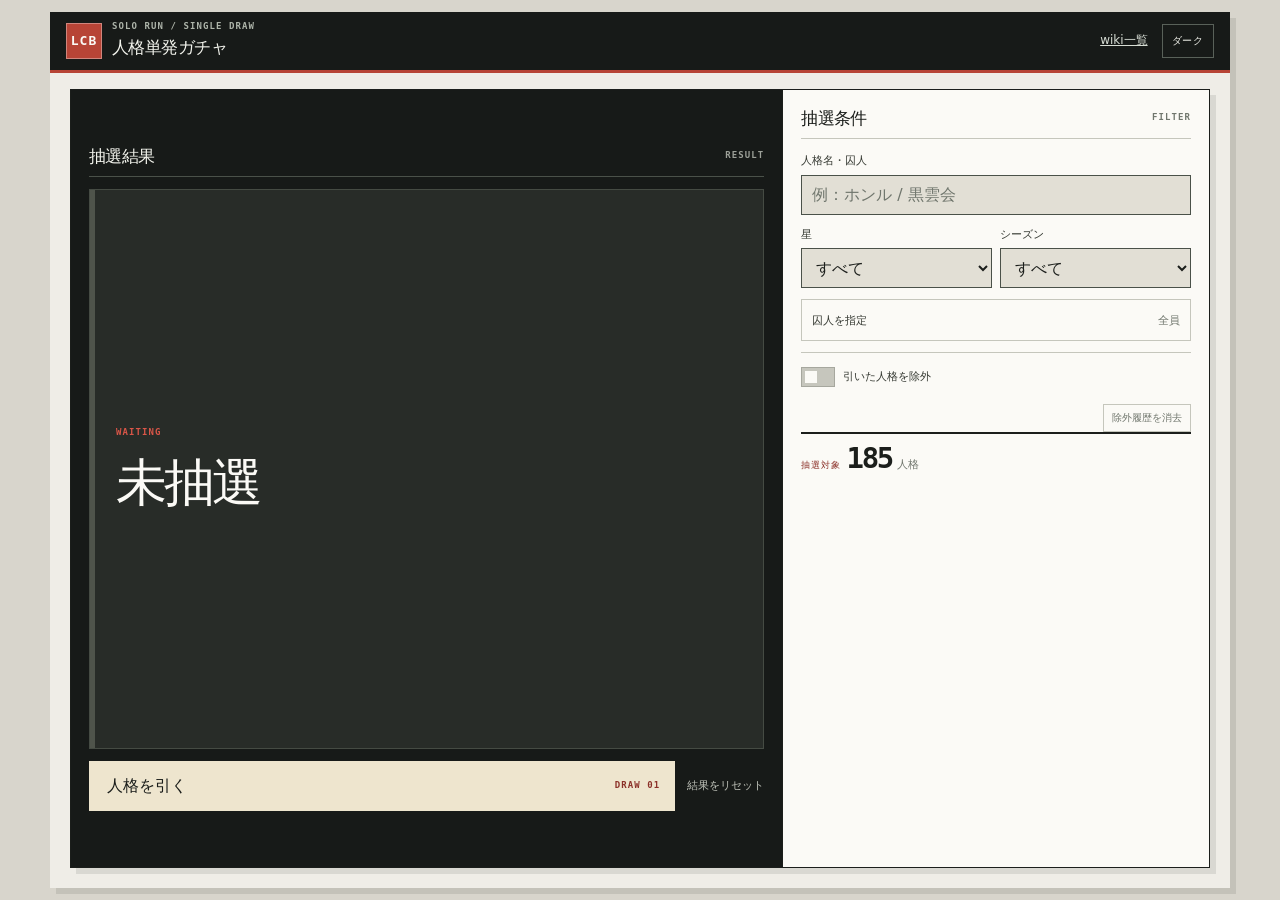
==== commit e3472890: "Remove visible draw log" ====
--- a/index.html
+++ b/index.html
@@ -59,7 +59,7 @@
                 <button id="resetButton" class="text-button" type="button">結果をリセット</button>
               </div>
             </div>
-            <p id="drawMessage" class="draw-message" role="status"></p>
+            <p id="drawMessage" class="sr-only" role="status" aria-live="polite"></p>
           </section>
 
           <details id="filterPanel" class="filter-panel" open>
--- a/styles.css
+++ b/styles.css
@@ -1184,6 +1184,9 @@
 }
 
 .site-header {
+  display: flex;
+  align-items: stretch;
+  justify-content: space-between;
   flex: 0 0 auto;
   min-height: 58px;
   color: var(--chrome-ink);
@@ -1192,6 +1195,8 @@
 }
 
 .brand {
+  flex: 1;
+  min-width: 0;
   gap: 10px;
   padding: 9px 16px;
 }
@@ -1270,6 +1275,7 @@
 }
 
 .draw-panel {
+  justify-content: center;
   padding: 18px;
   color: var(--chrome-ink);
   background: var(--chrome);
@@ -1334,7 +1340,7 @@
 
 .result-stage::before {
   width: 5px;
-  background: var(--rarity-color, #596258);
+  background: var(--sinner-color, #596258);
 }
 
 .result-empty,
@@ -1364,25 +1370,70 @@
   justify-content: center;
 }
 
-.result-serial {
-  margin-top: 9px;
-  font-size: 10px;
-}
-
-.result-name {
-  margin: 11px 0 18px;
-  font-size: clamp(2rem, 4.5vw, 4rem);
-}
-
-.result-metadata {
-  gap: 6px;
-}
-
-.result-badge,
+.result-stage {
+  height: clamp(300px, calc(100svh - 330px), 560px);
+  flex: 0 1 auto;
+}
+
+.result-details {
+  display: grid;
+  margin: 14px 0 0;
+  border-top: 1px solid var(--stage-line);
+}
+
+.result-detail {
+  display: grid;
+  grid-template-columns: 72px minmax(0, 1fr);
+  gap: 16px;
+  align-items: center;
+  min-height: 43px;
+  padding: 8px 0;
+  border-bottom: 1px solid var(--stage-line);
+}
+
+.result-detail dt {
+  color: #aeb5aa;
+  font: 700 10px/1.3 "IBM Plex Mono", "SFMono-Regular", Consolas, monospace;
+  letter-spacing: .08em;
+}
+
+.result-detail dd {
+  min-width: 0;
+  margin: 0;
+  color: var(--white);
+  font-size: 1.1rem;
+  font-weight: 700;
+  line-height: 1.3;
+  overflow-wrap: anywhere;
+}
+
+.result-detail-name dd {
+  font-size: clamp(1.7rem, 3vw, 2.7rem);
+  letter-spacing: -.06em;
+}
+
+.result-detail-sinner dd {
+  display: flex;
+  align-items: center;
+  gap: 10px;
+}
+
+.sinner-color-mark {
+  display: inline-block;
+  flex: 0 0 auto;
+  width: 12px;
+  height: 24px;
+  background: var(--sinner-color, #8c9186);
+  border: 1px solid rgb(255 255 255 / 45%);
+}
+
 .result-link {
-  min-height: 30px;
-  padding: 4px 8px;
-  font-size: 11px;
+  align-self: flex-start;
+  min-height: 32px;
+  margin-top: 11px;
+  padding: 4px 0;
+  color: #d8ddd4;
+  font-size: 12px;
 }
 
 .draw-controls {
@@ -1563,10 +1614,6 @@
 }
 
 .pool-readout {
-  display: grid;
-  grid-template-columns: minmax(0, 1fr) auto;
-  gap: 10px;
-  align-items: center;
   margin-top: auto;
   padding-top: 10px;
   border-top: 2px solid var(--ink);
@@ -1586,20 +1633,6 @@
 
 .pool-readout-main strong {
   font-size: 29px;
-}
-
-.pool-readout dl {
-  grid-template-columns: repeat(2, auto);
-  gap: 12px;
-  margin-top: 0;
-}
-
-.pool-readout dt {
-  font-size: 9px;
-}
-
-.pool-readout dd {
-  font-size: 11px;
 }
 
 .pool-warning {
@@ -1716,6 +1749,17 @@
 .site-footer,
 .data-note {
   display: none;
+}
+
+.filter-actions {
+  display: flex;
+  justify-content: flex-end;
+  padding-top: 2px;
+}
+
+.state-reset {
+  min-height: 28px;
+  color: var(--muted);
 }
 
 .sr-only {
@@ -1808,7 +1852,7 @@
 
   .result-stage {
     flex: none;
-    height: 220px;
+    height: 300px;
     margin: 10px 0;
   }
 
@@ -1818,18 +1862,27 @@
   }
 
   .result-placeholder {
-    font-size: 2.1rem;
-  }
-
-  .result-name {
-    margin: 8px 0 14px;
-    font-size: 2.4rem;
-  }
-
-  .result-badge,
-  .result-link {
-    min-height: 28px;
-    font-size: 10px;
+    font-size: 2rem;
+  }
+
+  .result-detail {
+    grid-template-columns: 58px minmax(0, 1fr);
+    gap: 12px;
+    min-height: 38px;
+    padding: 6px 0;
+  }
+
+  .result-detail dd {
+    font-size: 1rem;
+  }
+
+  .result-detail-name dd {
+    font-size: 1.9rem;
+  }
+
+  .sinner-color-mark {
+    width: 10px;
+    height: 20px;
   }
 
   .draw-controls {
@@ -1867,11 +1920,16 @@
   }
 
   .result-stage {
-    height: 195px;
-  }
-
-  .result-name {
-    font-size: 2.05rem;
+    height: 285px;
+  }
+
+  .result-filled {
+    padding-right: 18px;
+    padding-left: 18px;
+  }
+
+  .result-detail-name dd {
+    font-size: 1.75rem;
   }
 
   .sinner-grid {
@@ -1885,7 +1943,7 @@
   }
 
   .result-stage {
-    height: 180px;
+    height: 270px;
   }
 
   .result-empty,
@@ -1894,7 +1952,7 @@
     padding-left: 18px;
   }
 
-  .result-name {
-    font-size: 1.85rem;
-  }
-}
+  .result-detail-name dd {
+    font-size: 1.6rem;
+  }
+}
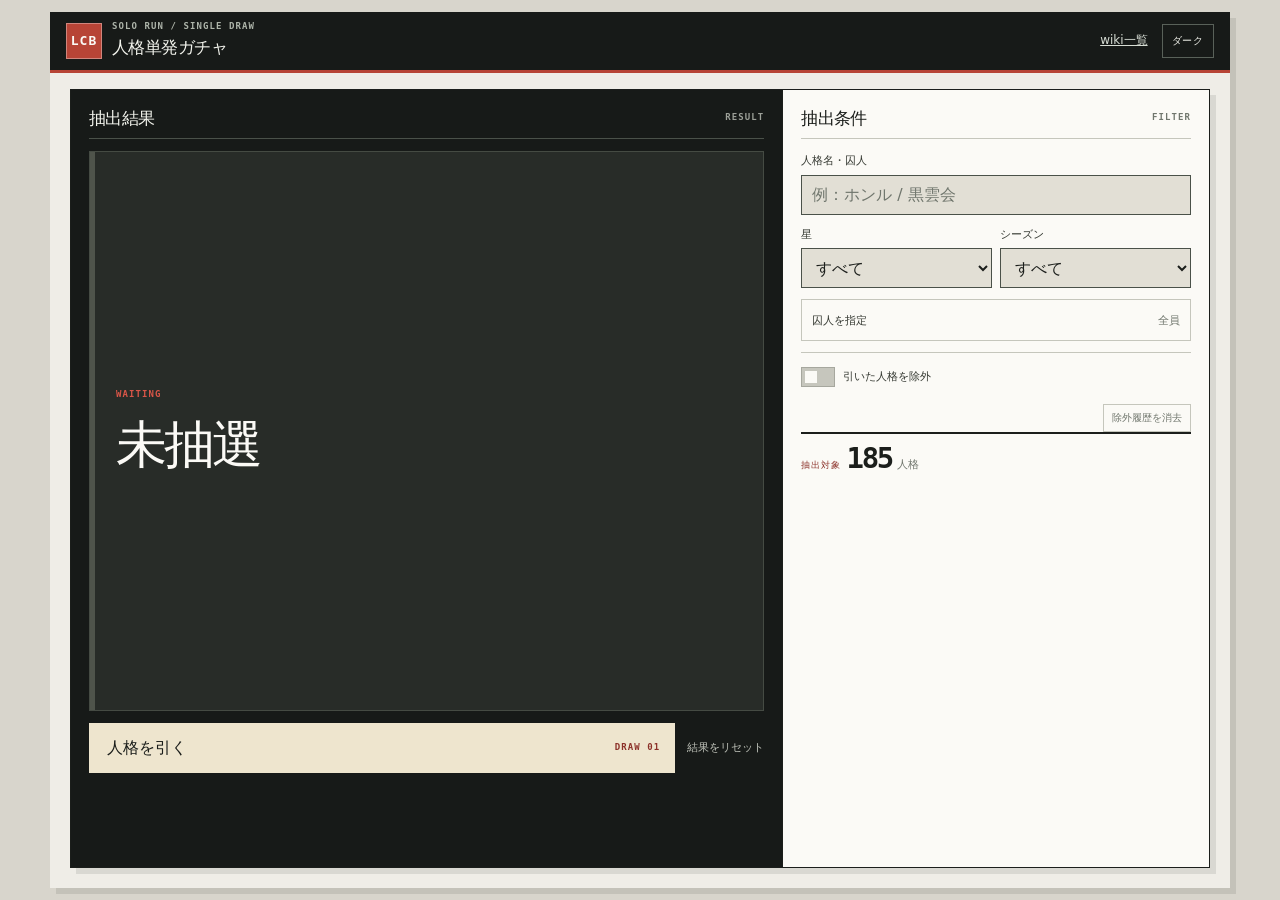
==== commit 9fb5f784: "Use in-game extraction wording" ====
--- a/index.html
+++ b/index.html
@@ -38,7 +38,7 @@
         <div class="workbench">
           <section class="draw-panel" aria-labelledby="draw-heading">
             <div class="section-bar">
-              <h2 id="draw-heading">抽選結果</h2>
+              <h2 id="draw-heading">抽出結果</h2>
               <span class="section-index" aria-hidden="true">RESULT</span>
             </div>
 
@@ -64,7 +64,7 @@
 
           <details id="filterPanel" class="filter-panel" open>
             <summary class="section-bar">
-              <h2 id="filter-heading">抽選条件</h2>
+              <h2 id="filter-heading">抽出条件</h2>
               <span class="section-index" aria-hidden="true">FILTER</span>
             </summary>
 
@@ -132,7 +132,7 @@
 
             <div class="pool-readout" aria-live="polite">
               <div class="pool-readout-main">
-                <span>抽選対象</span>
+                <span>抽出対象</span>
                 <strong id="poolCount">185</strong>
                 <span>人格</span>
               </div>
--- a/styles.css
+++ b/styles.css
@@ -526,13 +526,6 @@
 .filter-panel .text-button,
 .history-section .text-button {
   color: var(--muted);
-}
-
-.draw-message {
-  min-height: 24px;
-  margin: 10px 0 0;
-  color: #e17862;
-  font-size: 12px;
 }
 
 .field {
@@ -1275,7 +1268,7 @@
 }
 
 .draw-panel {
-  justify-content: center;
+  justify-content: flex-start;
   padding: 18px;
   color: var(--chrome-ink);
   background: var(--chrome);
@@ -1367,7 +1360,8 @@
 }
 
 .result-filled {
-  justify-content: center;
+  align-items: flex-start;
+  justify-content: flex-start;
 }
 
 .result-stage {
@@ -1377,6 +1371,7 @@
 
 .result-details {
   display: grid;
+  width: min(100%, 38rem);
   margin: 14px 0 0;
   border-top: 1px solid var(--stage-line);
 }
@@ -1385,13 +1380,14 @@
   display: grid;
   grid-template-columns: 72px minmax(0, 1fr);
   gap: 16px;
-  align-items: center;
+  align-items: start;
   min-height: 43px;
   padding: 8px 0;
   border-bottom: 1px solid var(--stage-line);
 }
 
 .result-detail dt {
+  padding-top: 3px;
   color: #aeb5aa;
   font: 700 10px/1.3 "IBM Plex Mono", "SFMono-Regular", Consolas, monospace;
   letter-spacing: .08em;
@@ -1408,8 +1404,18 @@
 }
 
 .result-detail-name dd {
+  width: 100%;
+  height: calc(2 * 1.3em);
+  min-height: calc(2 * 1.3em);
+  max-height: calc(2 * 1.3em);
   font-size: clamp(1.7rem, 3vw, 2.7rem);
   letter-spacing: -.06em;
+  text-align: left;
+  display: -webkit-box;
+  -webkit-box-orient: vertical;
+  -webkit-line-clamp: 2;
+  line-clamp: 2;
+  overflow: hidden;
 }
 
 .result-detail-sinner dd {
@@ -1456,16 +1462,6 @@
 
 .draw-button-code {
   font-size: 9px;
-}
-
-.draw-message {
-  min-height: 0;
-  margin: 6px 0 0;
-  font-size: 11px;
-}
-
-.draw-message:empty {
-  display: none;
 }
 
 .text-button {
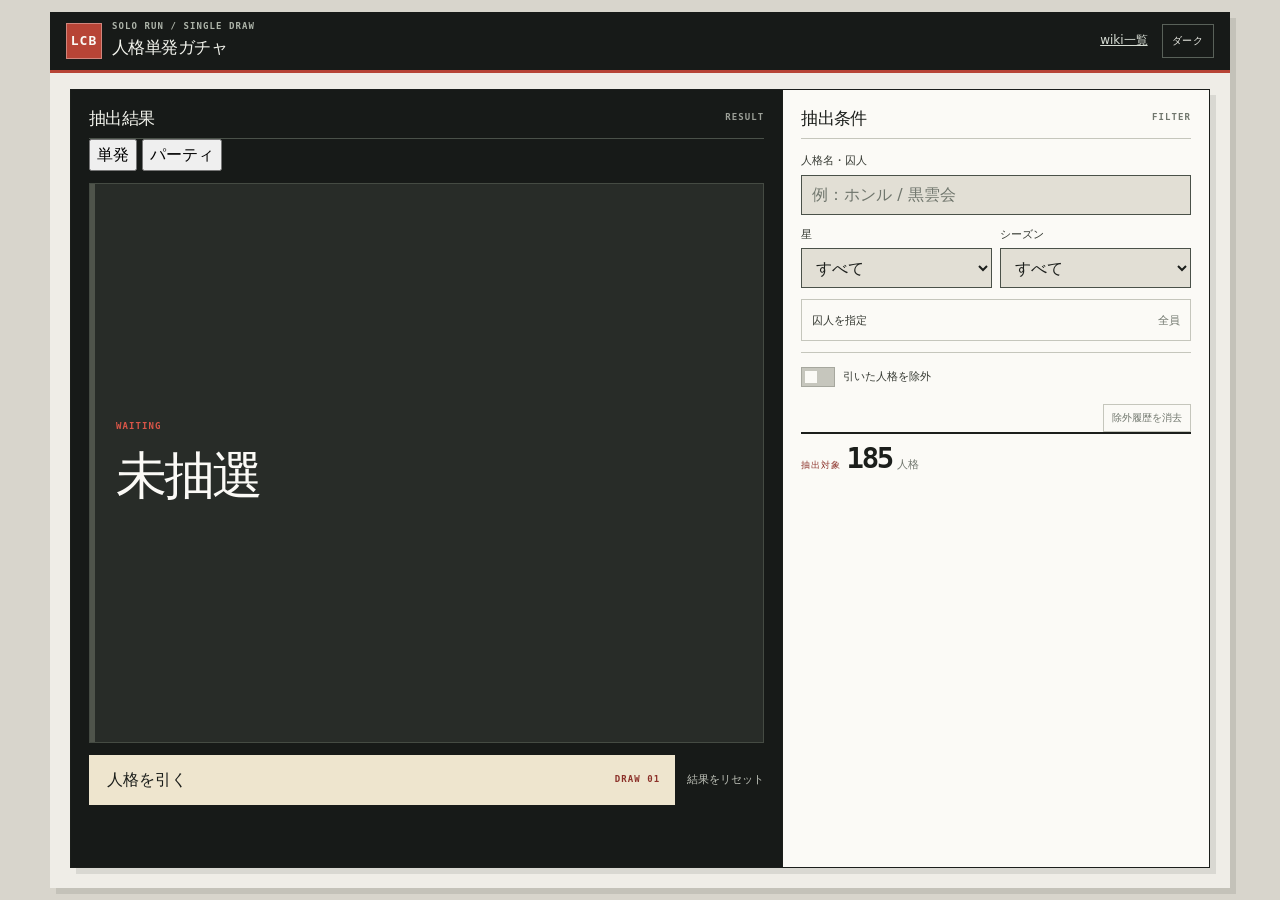
==== commit 0ec73324: "Add party extraction mode" ====
--- a/index.html
+++ b/index.html
@@ -42,16 +42,25 @@
               <span class="section-index" aria-hidden="true">RESULT</span>
             </div>
 
+            <div class="mode-switch" role="group" aria-label="抽出モード">
+              <button id="singleModeButton" class="mode-button is-active" type="button" aria-pressed="true">
+                単発
+              </button>
+              <button id="partyModeButton" class="mode-button" type="button" aria-pressed="false">
+                パーティ
+              </button>
+            </div>
+
             <div id="resultStage" class="result-stage is-empty" aria-live="polite">
               <div class="result-empty">
                 <span class="result-status">WAITING</span>
-                <p class="result-placeholder">未抽選</p>
+                <p class="result-placeholder">未抽出</p>
               </div>
             </div>
 
             <div class="draw-controls">
               <button id="drawButton" class="draw-button" type="button">
-                <span>人格を引く</span>
+                <span id="drawButtonLabel">人格を引く</span>
                 <span class="draw-button-code">DRAW 01</span>
               </button>
               <div class="draw-secondary">
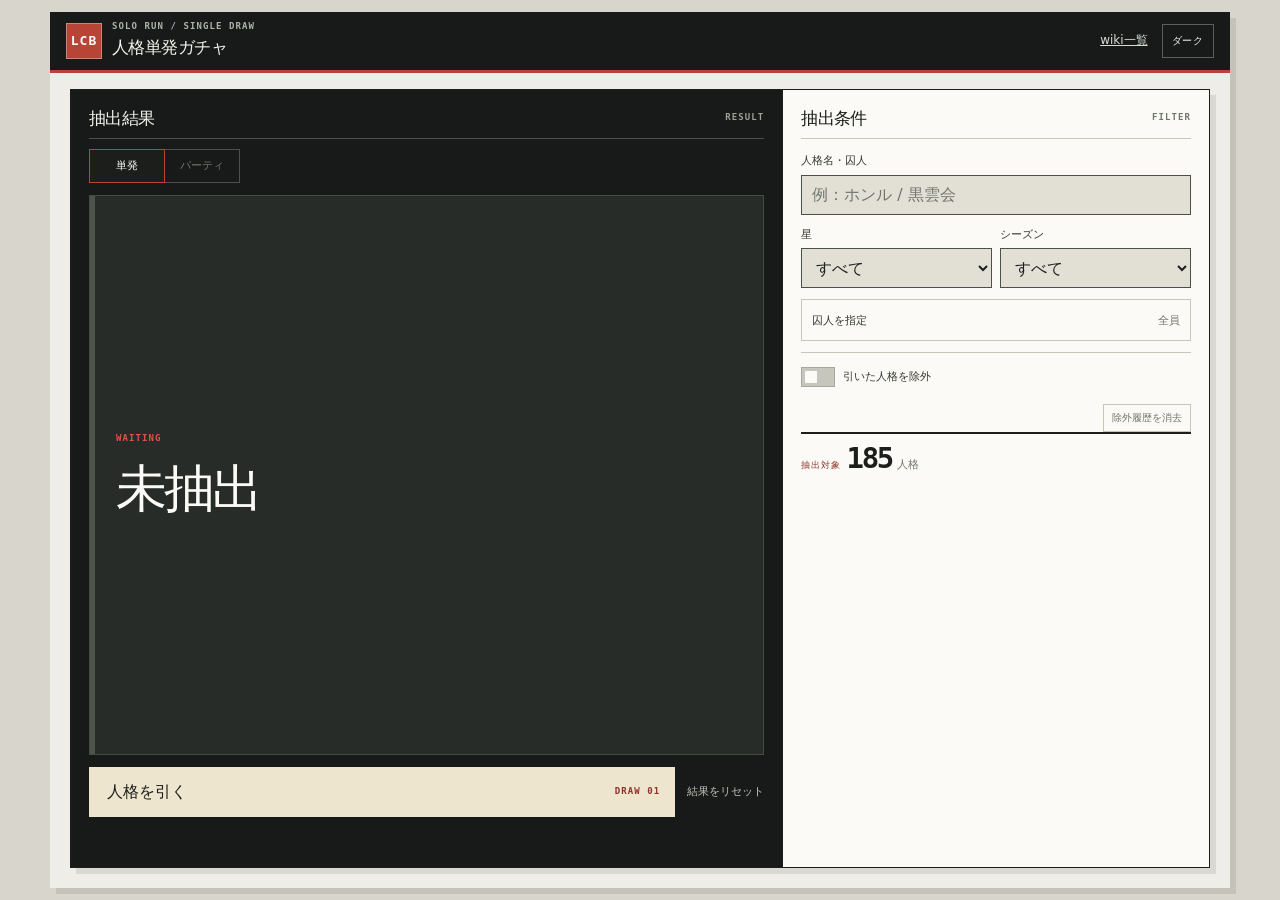
==== commit 498961b3: "Use extraction wording consistently" ====
--- a/index.html
+++ b/index.html
@@ -6,7 +6,7 @@
     <meta name="theme-color" content="#191a18">
     <meta
       name="description"
-      content="Limbus Companyの人格一覧から、ソロ攻略用の人格を一回だけ抽選するツール"
+      content="Limbus Companyの人格一覧から、ソロ攻略用の人格を一回だけ抽出するツール"
     >
     <title>人格単発ガチャ — Limbus Company</title>
     <link rel="stylesheet" href="styles.css">
--- a/styles.css
+++ b/styles.css
@@ -1324,6 +1324,34 @@
   font-size: 9px;
 }
 
+.mode-switch {
+  display: flex;
+  gap: 0;
+  margin-top: 10px;
+}
+
+.mode-button {
+  min-width: 76px;
+  min-height: 34px;
+  padding: 6px 12px;
+  color: var(--muted);
+  background: transparent;
+  border: 1px solid var(--line-dark);
+  font-size: 11px;
+}
+
+.mode-button + .mode-button {
+  margin-left: -1px;
+}
+
+.mode-button.is-active {
+  position: relative;
+  z-index: 1;
+  color: var(--white);
+  background: var(--ink);
+  border-color: var(--red);
+}
+
 .result-stage {
   min-height: 0;
   margin: 12px 0;
@@ -1424,6 +1452,33 @@
   gap: 10px;
 }
 
+.result-stage.has-party-result::before {
+  background: var(--red);
+}
+
+.party-name-list {
+  display: grid;
+  width: min(100%, 38rem);
+  margin: 14px 0 0;
+  padding: 0;
+  list-style: none;
+  border-top: 1px solid var(--stage-line);
+}
+
+.party-name-list li {
+  min-width: 0;
+  min-height: 22px;
+  padding: 3px 0;
+  overflow: hidden;
+  border-bottom: 1px solid var(--stage-line);
+  color: var(--white);
+  font-size: .92rem;
+  font-weight: 700;
+  line-height: 1.15;
+  text-overflow: ellipsis;
+  white-space: nowrap;
+}
+
 .sinner-color-mark {
   display: inline-block;
   flex: 0 0 auto;
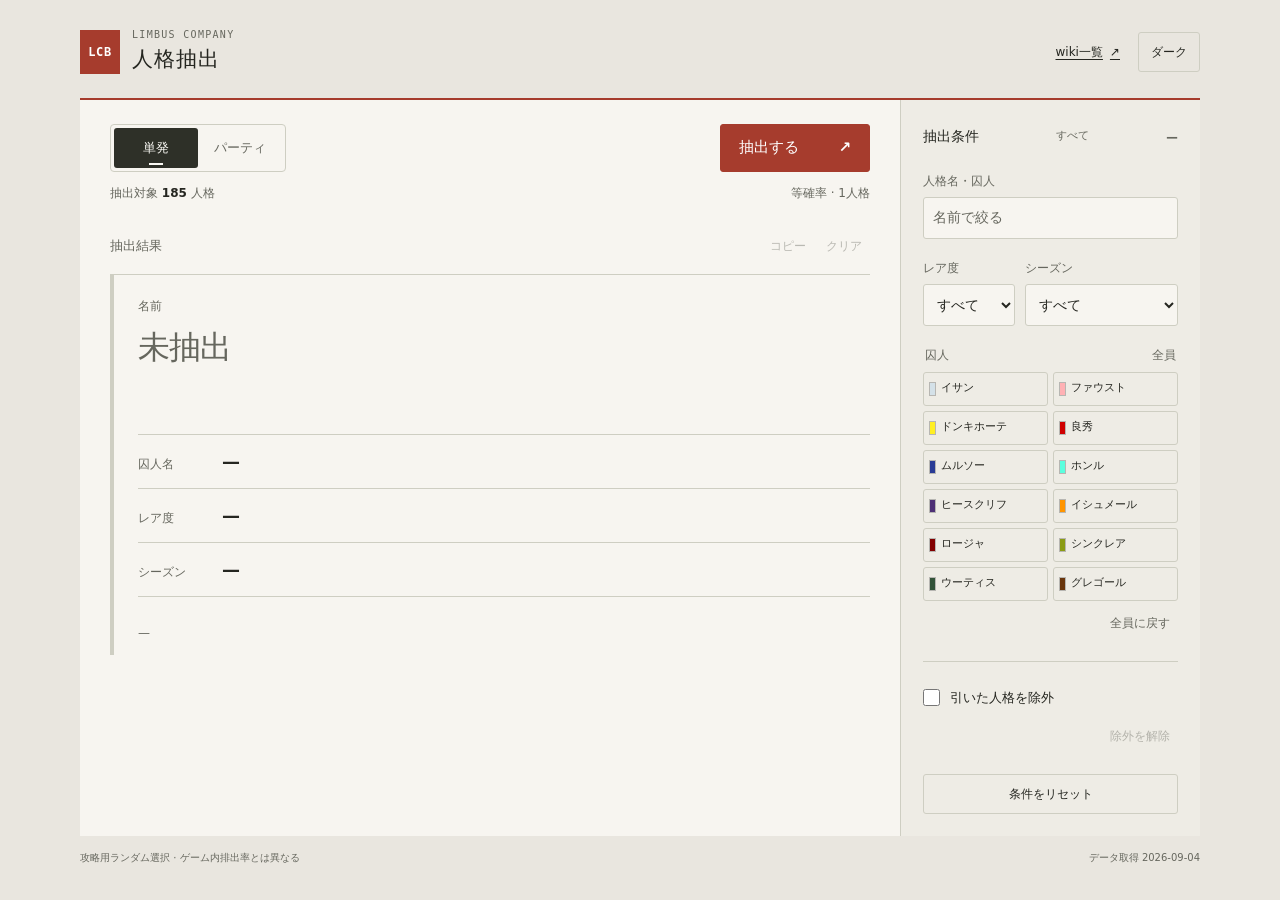
==== commit 7a301503: "Rework extraction UI for readable responsive single and party draws" ====
--- a/index.html
+++ b/index.html
@@ -1,158 +1,89 @@
 <!doctype html>
 <html lang="ja">
-  <head>
-    <meta charset="utf-8">
-    <meta name="viewport" content="width=device-width, initial-scale=1">
-    <meta name="theme-color" content="#191a18">
-    <meta
-      name="description"
-      content="Limbus Companyの人格一覧から、ソロ攻略用の人格を一回だけ抽出するツール"
-    >
-    <title>人格単発ガチャ — Limbus Company</title>
-    <link rel="stylesheet" href="styles.css">
-  </head>
-  <body>
-    <div class="site-frame">
-      <header class="site-header">
-        <a class="brand" href="./" aria-label="人格単発ガチャのトップへ">
-          <span class="brand-mark" aria-hidden="true">LCB</span>
-          <span class="brand-copy">
-            <span class="brand-eyebrow">SOLO RUN / SINGLE DRAW</span>
-            <span class="brand-title">人格単発ガチャ</span>
-          </span>
-        </a>
-        <div class="header-actions">
-          <a
-            class="header-source"
-            href="https://wikiwiki.jp/lcbwiki/%E4%BA%BA%E6%A0%BC"
-            target="_blank"
-            rel="noreferrer"
-          >wiki一覧</a>
-          <button id="themeToggle" class="theme-toggle" type="button" aria-pressed="false">
-            ダーク
+<head>
+  <meta charset="utf-8">
+  <meta name="viewport" content="width=device-width, initial-scale=1">
+  <meta name="theme-color" content="#151614">
+  <meta name="description" content="Limbus Companyの人格を等確率で抽出。単発と囚人ごとのパーティ抽出に対応。">
+  <title>人格抽出 — Limbus Company</title>
+  <link rel="stylesheet" href="styles.css">
+  <script src="data/personas.js" defer></script>
+  <script src="app.js" defer></script>
+</head>
+<body>
+  <div class="app-shell">
+    <header class="app-header">
+      <div class="brand">
+        <span class="brand-mark" aria-hidden="true">LCB</span>
+        <div><p class="brand-caption">LIMBUS COMPANY</p><h1>人格抽出</h1></div>
+      </div>
+      <nav class="header-actions" aria-label="関連リンクと表示">
+        <a href="https://wikiwiki.jp/lcbwiki/%E4%BA%BA%E6%A0%BC" target="_blank" rel="noreferrer">wiki一覧 <span aria-hidden="true">↗</span></a>
+        <button id="themeToggle" class="quiet-button" type="button" aria-pressed="false">ダーク</button>
+      </nav>
+    </header>
+
+    <main class="workspace">
+      <details id="filterPanel" class="filter-panel" open>
+        <summary><span>抽出条件</span><span id="filterSummary" class="filter-summary">すべて</span></summary>
+        <form id="filterForm">
+          <div class="field">
+            <label for="searchInput">人格名・囚人</label>
+            <input id="searchInput" type="search" placeholder="名前で絞る" autocomplete="off">
+          </div>
+          <div class="field-pair">
+            <div class="field">
+              <label for="raritySelect">レア度</label>
+              <select id="raritySelect"><option value="all">すべて</option><option value="3">星3</option><option value="2">星2</option><option value="1">星1</option></select>
+            </div>
+            <div class="field">
+              <label for="seasonSelect">シーズン</label>
+              <select id="seasonSelect"><option value="all">すべて</option></select>
+            </div>
+          </div>
+          <fieldset>
+            <legend>囚人 <span id="sinnerSummary">全員</span></legend>
+            <div id="sinnerFilters" class="sinner-grid"></div>
+            <button id="clearSinnersButton" class="text-button" type="button">全員に戻す</button>
+          </fieldset>
+          <div class="exclusion-control">
+            <label class="checkbox-label" for="excludeDrawn">
+              <input id="excludeDrawn" type="checkbox">
+              <span>引いた人格を除外</span>
+            </label>
+            <button id="clearHistoryButton" class="text-button" type="button">除外を解除</button>
+          </div>
+          <button id="resetFiltersButton" class="quiet-button reset-filters" type="button">条件をリセット</button>
+        </form>
+      </details>
+
+      <section class="draw-panel" aria-label="人格の抽出">
+        <div class="draw-toolbar">
+          <div class="mode-switch" role="group" aria-label="抽出モード">
+            <button id="singleModeButton" class="mode-button" type="button" aria-pressed="true">単発</button>
+            <button id="partyModeButton" class="mode-button" type="button" aria-pressed="false">パーティ</button>
+          </div>
+          <button id="drawButton" class="draw-button" type="button" aria-describedby="poolWarning">
+            <span id="drawButtonLabel">抽出する</span><span aria-hidden="true">↗</span>
           </button>
         </div>
-      </header>
+        <div class="pool-readout"><span>抽出対象 <strong id="poolCount">—</strong> 人格</span><span id="modeNote">等確率 · 1人格</span></div>
+        <p id="poolWarning" class="notice" role="status" hidden></p>
 
-      <main>
-        <div class="workbench">
-          <section class="draw-panel" aria-labelledby="draw-heading">
-            <div class="section-bar">
-              <h2 id="draw-heading">抽出結果</h2>
-              <span class="section-index" aria-hidden="true">RESULT</span>
-            </div>
-
-            <div class="mode-switch" role="group" aria-label="抽出モード">
-              <button id="singleModeButton" class="mode-button is-active" type="button" aria-pressed="true">
-                単発
-              </button>
-              <button id="partyModeButton" class="mode-button" type="button" aria-pressed="false">
-                パーティ
-              </button>
-            </div>
-
-            <div id="resultStage" class="result-stage is-empty" aria-live="polite">
-              <div class="result-empty">
-                <span class="result-status">WAITING</span>
-                <p class="result-placeholder">未抽出</p>
-              </div>
-            </div>
-
-            <div class="draw-controls">
-              <button id="drawButton" class="draw-button" type="button">
-                <span id="drawButtonLabel">人格を引く</span>
-                <span class="draw-button-code">DRAW 01</span>
-              </button>
-              <div class="draw-secondary">
-                <button id="copyButton" class="text-button" type="button" hidden>結果をコピー</button>
-                <button id="resetButton" class="text-button" type="button">結果をリセット</button>
-              </div>
-            </div>
-            <p id="drawMessage" class="sr-only" role="status" aria-live="polite"></p>
-          </section>
-
-          <details id="filterPanel" class="filter-panel" open>
-            <summary class="section-bar">
-              <h2 id="filter-heading">抽出条件</h2>
-              <span class="section-index" aria-hidden="true">FILTER</span>
-            </summary>
-
-            <form id="filterForm">
-              <div class="field">
-                <label for="searchInput">人格名・囚人</label>
-                <input
-                  id="searchInput"
-                  type="search"
-                  autocomplete="off"
-                  placeholder="例：ホンル / 黒雲会"
-                >
-              </div>
-
-              <div class="field-row">
-                <div class="field">
-                  <label for="raritySelect">星</label>
-                  <select id="raritySelect">
-                    <option value="all">すべて</option>
-                    <option value="3">星3</option>
-                    <option value="2">星2</option>
-                    <option value="1">星1</option>
-                  </select>
-                </div>
-                <div class="field">
-                  <label for="seasonSelect">シーズン</label>
-                  <select id="seasonSelect">
-                    <option value="all">すべて</option>
-                    <option value="0">恒常</option>
-                    <option value="1">Season 1</option>
-                    <option value="2">Season 2</option>
-                    <option value="3">Season 3</option>
-                    <option value="4">Season 4</option>
-                    <option value="5">Season 5</option>
-                    <option value="6">Season 6</option>
-                    <option value="7">Season 7</option>
-                    <option value="W">ヴァルプルギスの夜</option>
-                  </select>
-                </div>
-              </div>
-
-              <details class="advanced-filters">
-                <summary>
-                  <span>囚人を指定</span>
-                  <span id="sinnerSummary" class="advanced-summary-value">全員</span>
-                </summary>
-                <div class="advanced-filters-content">
-                  <div id="sinnerFilters" class="sinner-grid"></div>
-                  <button id="clearSinnersButton" class="small-button" type="button">全員</button>
-                </div>
-              </details>
-
-              <div class="toggle-list">
-                <label class="toggle-row" for="excludeDrawn">
-                  <input id="excludeDrawn" type="checkbox">
-                  <span class="fake-toggle" aria-hidden="true"></span>
-                  <strong>引いた人格を除外</strong>
-                </label>
-              </div>
-
-              <div class="filter-actions">
-                <button id="clearHistoryButton" class="small-button state-reset" type="button">除外履歴を消去</button>
-              </div>
-            </form>
-
-            <div class="pool-readout" aria-live="polite">
-              <div class="pool-readout-main">
-                <span>抽出対象</span>
-                <strong id="poolCount">185</strong>
-                <span>人格</span>
-              </div>
-            </div>
-            <p id="poolWarning" class="pool-warning" role="alert" hidden></p>
-          </details>
+        <div class="result-heading">
+          <h2>抽出結果</h2>
+          <div class="result-actions">
+            <button id="copyButton" class="text-button" type="button" disabled>コピー</button>
+            <button id="resetButton" class="text-button" type="button" disabled>クリア</button>
+          </div>
         </div>
-      </main>
-    </div>
-
-    <script src="data/personas.js"></script>
-    <script src="app.js"></script>
-  </body>
+        <div id="resultStage" class="result-stage" aria-live="polite" aria-atomic="true"></div>
+        <p id="actionNotice" class="notice" role="status" hidden></p>
+        <p id="drawMessage" class="sr-only" role="status"></p>
+      </section>
+    </main>
+    <footer class="app-footer"><span>攻略用ランダム選択 · ゲーム内排出率とは異なる</span><span id="dataDate"></span></footer>
+    <noscript>抽出にはJavaScriptを有効にする必要がある。</noscript>
+  </div>
+</body>
 </html>
--- a/styles.css
+++ b/styles.css
@@ -1,2009 +1,182 @@
+/* Layout grows with content; viewport height is never a clipping boundary. */
 :root {
   color-scheme: light;
-  --paper: #efede7;
-  --paper-deep: #e3e0d7;
-  --ink: #1b1d1a;
-  --ink-soft: #30332e;
-  --muted: #6f7169;
-  --line: #c9c6bc;
-  --line-dark: #4b4e46;
-  --red: #ad3c32;
-  --red-dark: #782d29;
-  --ochre: #b58624;
-  --teal: #2d7772;
-  --white: #fbfaf6;
-  --shadow: 0 14px 32px rgb(29 31 27 / 8%);
+  --bg: #e9e6df;
+  --surface: #f7f5f0;
+  --panel: #eeece5;
+  --ink: #252620;
+  --muted: #66675e;
+  --line: #cecec2;
+  --accent: #a63c2d;
+  --accent-ink: #ffffff;
+  --selected: #2e3028;
+  --selected-ink: #faf9f4;
+  --notice: #923a20;
+  --name-size: 2rem;
   font-family: "BIZ UDPGothic", "Noto Sans JP", "Yu Gothic", system-ui, sans-serif;
   font-synthesis: none;
 }
-
-* {
-  box-sizing: border-box;
-}
-
-html {
-  min-width: 320px;
-  background: #d9d6ce;
-}
-
-body {
-  margin: 0;
-  min-width: 320px;
-  color: var(--ink);
-  background:
-    linear-gradient(90deg, rgb(255 255 255 / 12%) 0 1px, transparent 1px 100%),
-    #d9d6ce;
-  background-size: 92px 100%;
-  line-height: 1.6;
-}
-
-button,
-input,
-select {
-  font: inherit;
-}
-
-button,
-a,
-input,
-select {
-  -webkit-tap-highlight-color: transparent;
-}
-
-a {
-  color: inherit;
-}
-
-button {
-  cursor: pointer;
-}
-
-button:focus-visible,
-a:focus-visible,
-input:focus-visible,
-select:focus-visible,
-summary:focus-visible {
-  outline: 3px solid #f2bd45;
-  outline-offset: 3px;
-}
-
-.site-frame {
-  width: min(100% - 32px, 1440px);
-  margin: 24px auto;
-  background: var(--paper);
-  box-shadow: var(--shadow);
-}
-
-.site-header {
-  display: flex;
-  align-items: stretch;
-  justify-content: space-between;
-  min-height: 82px;
-  color: var(--white);
-  background: var(--ink);
-  border-bottom: 4px solid var(--red);
-}
-
-.brand {
-  display: inline-flex;
-  align-items: center;
-  gap: 14px;
-  padding: 14px 26px;
-  color: inherit;
-  text-decoration: none;
-}
-
-.brand-mark {
-  display: grid;
-  place-items: center;
-  width: 48px;
-  height: 48px;
-  color: var(--white);
-  font: 700 13px/1 "IBM Plex Mono", "SFMono-Regular", Consolas, monospace;
-  letter-spacing: .08em;
-  background: var(--red);
-  border: 1px solid rgb(255 255 255 / 35%);
-}
-
-.brand-copy {
-  display: grid;
-  gap: 2px;
-}
-
-.brand-eyebrow,
-.eyebrow,
-.header-source-label,
-.result-status,
-.section-index,
-.draw-button-code,
-.history-number,
-.history-time,
-.site-footer,
-.rule-note-head,
-.pool-readout-main > span:first-child {
-  font: 700 11px/1.3 "IBM Plex Mono", "SFMono-Regular", Consolas, monospace;
-  letter-spacing: .12em;
-  text-transform: uppercase;
-}
-
-.brand-eyebrow {
-  color: #bbbdb4;
-}
-
-.brand-title {
-  font-size: 19px;
-  font-weight: 700;
-  letter-spacing: -.03em;
-}
-
-.header-source {
-  display: grid;
-  align-content: center;
-  justify-items: end;
-  gap: 4px;
-  padding: 14px 26px;
-  color: #dedfd9;
-  font-size: 13px;
-}
-
-.header-source a {
-  text-underline-offset: 3px;
-}
-
-.header-source-label {
-  color: #9fa29a;
-  font-size: 10px;
-}
-
-main {
-  padding: 0 42px 42px;
-}
-
-.intro {
-  display: grid;
-  grid-template-columns: minmax(0, 1.65fr) minmax(250px, .75fr);
-  gap: 44px;
-  align-items: end;
-  padding: 58px 0 48px;
-  border-bottom: 1px solid var(--line);
-}
-
-.intro-copy {
-  max-width: 820px;
-}
-
-.eyebrow {
-  margin: 0 0 14px;
-  color: var(--red-dark);
-}
-
-.intro h1 {
-  max-width: 840px;
-  margin: 0;
-  font-size: clamp(2.15rem, 5vw, 4.9rem);
-  line-height: 1.09;
-  letter-spacing: -.075em;
-  text-wrap: balance;
-}
-
-.intro h1 em {
-  color: var(--red);
-  font-style: normal;
-}
-
-.intro-lede {
-  max-width: 680px;
-  margin: 24px 0 0;
-  color: var(--muted);
-  font-size: 15px;
-  line-height: 1.9;
-}
-
-.rule-note {
-  padding: 18px 18px 16px;
-  border: 1px solid var(--line);
-  border-top: 4px solid var(--ink);
-  background: rgb(255 255 255 / 32%);
-}
-
-.rule-note-head {
-  display: flex;
-  justify-content: space-between;
-  color: var(--red-dark);
-}
-
-.rule-note-mark {
-  color: var(--muted);
-}
-
-.rule-note p {
-  min-height: 72px;
-  margin: 16px 0 18px;
-  font-size: 13px;
-  line-height: 1.8;
-}
-
-.rule-note dl,
-.pool-readout dl {
-  display: grid;
-  grid-template-columns: repeat(2, 1fr);
-  gap: 12px;
-  margin: 0;
-}
-
-.rule-note dl > div,
-.pool-readout dl > div {
-  display: grid;
-  gap: 1px;
-  padding-top: 9px;
-  border-top: 1px solid var(--line);
-}
-
-.rule-note dt,
-.pool-readout dt {
-  color: var(--muted);
-  font-size: 11px;
-}
-
-.rule-note dd,
-.pool-readout dd {
-  margin: 0;
-  font-size: 13px;
-  font-weight: 700;
-}
-
-.workbench {
-  display: grid;
-  grid-template-columns: minmax(0, 1.35fr) minmax(330px, .65fr);
-  align-items: stretch;
-  margin-top: 34px;
-  border: 1px solid var(--ink);
-  box-shadow: 8px 8px 0 rgb(27 29 26 / 9%);
-}
-
-.draw-panel {
-  display: flex;
-  flex-direction: column;
-  min-width: 0;
-  padding: 26px;
-  color: var(--white);
-  background: var(--ink);
-}
-
-.filter-panel {
-  min-width: 0;
-  padding: 26px;
-  background: var(--white);
-  border-left: 1px solid var(--ink);
-}
-
-.section-bar {
-  display: flex;
-  align-items: start;
-  justify-content: space-between;
-  gap: 20px;
-  padding-bottom: 16px;
-  border-bottom: 1px solid var(--line-dark);
-}
-
-.filter-panel .section-bar {
-  border-color: var(--line);
-}
-
-.section-bar .eyebrow {
-  margin-bottom: 7px;
-  color: #c64b3f;
-}
-
-.filter-panel .section-bar .eyebrow,
-.history-section .section-bar .eyebrow {
-  color: var(--red-dark);
-}
-
-.section-bar h2 {
-  margin: 0;
-  font-size: 21px;
-  line-height: 1.2;
-  letter-spacing: -.04em;
-}
-
-.section-index {
-  flex: 0 0 auto;
-  padding-top: 4px;
-  color: #9da199;
-  font-size: 10px;
-}
-
-.filter-panel .section-index,
-.history-section .section-index {
-  color: var(--muted);
-}
-
-.result-stage {
-  position: relative;
-  display: flex;
-  flex: 1;
-  min-height: 346px;
-  margin: 24px 0 22px;
-  overflow: hidden;
-  background: #292c27;
-  border: 1px solid #44483f;
-}
-
-.result-stage::before {
-  position: absolute;
-  inset: 0 auto 0 0;
-  width: 7px;
-  background: var(--rarity-color, #4f544b);
-  content: "";
-}
-
-.result-stage.is-empty::before {
-  background: #4f544b;
-}
-
-.result-empty,
-.result-filled {
-  width: 100%;
-  padding: 42px 42px 36px;
-}
-
-.result-empty {
-  align-self: center;
-  color: #b9bcb3;
-}
-
-.result-status {
-  display: block;
-  color: #da5648;
-}
-
-.result-placeholder {
-  max-width: 500px;
-  margin: 38px 0 5px;
-  color: var(--white);
-  font-size: clamp(1.65rem, 3vw, 2.8rem);
-  font-weight: 700;
-  line-height: 1.15;
-  letter-spacing: -.06em;
-}
-
-.result-instruction {
-  margin: 0;
-  color: #a4a89f;
-  font-size: 13px;
-}
-
-.result-filled {
-  display: flex;
-  flex-direction: column;
-  justify-content: center;
-}
-
-.result-filled .result-status {
-  color: #e26a58;
-}
-
-.result-serial {
-  display: inline-block;
-  margin-top: 13px;
-  color: #aeb1a8;
-  font: 12px/1.4 "IBM Plex Mono", "SFMono-Regular", Consolas, monospace;
-  letter-spacing: .1em;
-}
-
-.result-name {
-  max-width: 720px;
-  margin: 16px 0 25px;
-  color: var(--white);
-  font-size: clamp(2rem, 5vw, 4.4rem);
-  line-height: 1.08;
-  letter-spacing: -.08em;
-  overflow-wrap: anywhere;
-}
-
-.result-metadata {
-  display: flex;
-  flex-wrap: wrap;
-  gap: 8px;
-  margin-top: auto;
-}
-
-.result-badge {
-  display: inline-flex;
-  align-items: center;
-  min-height: 33px;
-  padding: 5px 10px;
-  color: #e0e2da;
-  font-size: 12px;
-  background: rgb(255 255 255 / 7%);
-  border: 1px solid #51564b;
-}
-
-.result-badge strong {
-  margin-left: 6px;
-  color: var(--white);
-  font-weight: 700;
-}
-
-.result-badge.rarity-badge {
-  color: var(--rarity-color, #f1dba6);
-  border-color: var(--rarity-color, #8c9186);
-}
-
-.result-link {
-  display: inline-flex;
-  align-items: center;
-  min-height: 33px;
-  padding: 5px 10px;
-  color: #dedfd9;
-  font-size: 12px;
-  text-underline-offset: 3px;
-}
-
-.result-link::after {
-  margin-left: 7px;
-  content: "↗";
-  font-family: sans-serif;
-}
-
-.draw-controls {
-  display: flex;
-  align-items: center;
-  gap: 18px;
-}
-
-.draw-button {
-  display: flex;
-  flex: 1;
-  align-items: center;
-  justify-content: space-between;
-  min-height: 58px;
-  padding: 10px 15px 10px 19px;
-  color: var(--ink);
-  font-weight: 700;
-  background: #eee5ce;
-  border: 2px solid #eee5ce;
-  transition: color .18s ease, background-color .18s ease, border-color .18s ease, transform .18s ease;
-}
-
-.draw-button:hover {
-  color: var(--white);
-  background: var(--red);
-  border-color: var(--red);
-  transform: translateY(-2px);
-}
-
-.draw-button:active {
-  transform: translateY(0);
-}
-
-.draw-button:disabled {
-  cursor: not-allowed;
-  color: #888d83;
-  background: #353a33;
-  border-color: #353a33;
-  transform: none;
-}
-
-.draw-button-code {
-  color: var(--red-dark);
-  font-size: 10px;
-}
-
-.draw-button:hover .draw-button-code {
-  color: #f7d6c5;
-}
-
-.draw-secondary {
-  display: grid;
-  flex: 0 0 auto;
-  gap: 3px;
-}
-
-.text-button {
-  min-height: 34px;
-  padding: 4px 0;
-  color: inherit;
-  font-size: 12px;
-  text-align: right;
-  text-decoration: underline;
-  text-decoration-color: transparent;
-  text-underline-offset: 3px;
-  background: transparent;
-  border: 0;
-  transition: color .18s ease, text-decoration-color .18s ease;
-}
-
-.text-button:hover {
-  text-decoration-color: currentColor;
-}
-
-.draw-panel .text-button {
-  color: #bfc2b9;
-}
-
-.filter-panel .text-button,
-.history-section .text-button {
-  color: var(--muted);
-}
-
-.field {
-  display: grid;
-  gap: 7px;
-}
-
-.filter-panel form {
-  display: grid;
-  gap: 18px;
-  margin-top: 21px;
-}
-
-.field label,
-.sinner-fieldset legend {
-  color: var(--ink-soft);
-  font-size: 12px;
-  font-weight: 700;
-}
-
-.field input,
-.field select {
-  width: 100%;
-  min-height: 46px;
-  padding: 8px 12px;
-  color: var(--ink);
-  background: var(--paper);
-  border: 1px solid #aaa99f;
-  border-radius: 0;
-}
-
-.field input::placeholder {
-  color: #96988f;
-}
-
-.field input:hover,
-.field select:hover {
-  border-color: var(--ink);
-}
-
-.field-row {
-  display: grid;
-  grid-template-columns: repeat(2, minmax(0, 1fr));
-  gap: 10px;
-}
-
-.sinner-fieldset {
-  min-width: 0;
-  margin: 0;
-  padding: 14px 13px 12px;
-  border: 1px solid var(--line);
-}
-
-.sinner-fieldset legend {
-  padding: 0 5px;
-}
-
-.sinner-fieldset legend span {
-  color: var(--muted);
-  font-size: 10px;
-  font-weight: 400;
-}
-
-.sinner-grid {
-  display: grid;
-  grid-template-columns: repeat(3, minmax(0, 1fr));
-  gap: 5px 8px;
-  margin: 7px 0 12px;
-}
-
-.sinner-option {
-  position: relative;
-  display: flex;
-  align-items: center;
-  min-width: 0;
-  min-height: 44px;
-  color: var(--ink-soft);
-  font-size: 11px;
-  cursor: pointer;
-}
-
-.sinner-option input {
-  position: absolute;
-  width: 1px;
-  height: 1px;
-  opacity: 0;
-}
-
-.sinner-option span {
-  display: flex;
-  align-items: center;
-  width: 100%;
-  min-height: 44px;
-  padding: 5px 7px;
-  border: 1px solid transparent;
-  transition: color .18s ease, background-color .18s ease, border-color .18s ease;
-}
-
-.sinner-option span::before {
-  flex: 0 0 auto;
-  width: 10px;
-  height: 10px;
-  margin-right: 6px;
-  content: "";
-  border: 1px solid #94958b;
-  background: var(--paper);
-}
-
-.sinner-option input:checked + span {
-  color: var(--white);
-  background: var(--ink);
-  border-color: var(--ink);
-}
-
-.sinner-option input:checked + span::before {
-  background: var(--red);
-  border-color: var(--red);
-  box-shadow: inset 0 0 0 2px var(--ink);
-}
-
-.sinner-option input:focus-visible + span {
-  outline: 3px solid #f2bd45;
-  outline-offset: 2px;
-}
-
-.small-button {
-  min-height: 38px;
-  padding: 4px 9px;
-  color: var(--muted);
-  font-size: 11px;
-  background: transparent;
-  border: 1px solid var(--line);
-  transition: color .18s ease, border-color .18s ease, background-color .18s ease;
-}
-
-.small-button:hover {
-  color: var(--ink);
-  background: var(--paper-deep);
-  border-color: var(--ink);
-}
-
-.toggle-list {
-  padding-top: 1px;
-  border-top: 1px solid var(--line);
-}
-
-.toggle-row {
-  display: flex;
-  align-items: flex-start;
-  min-height: 52px;
-  padding: 13px 0 1px;
-  color: var(--ink-soft);
-  cursor: pointer;
-}
-
-.toggle-row input {
-  position: absolute;
-  width: 1px;
-  height: 1px;
-  opacity: 0;
-}
-
-.fake-toggle {
-  position: relative;
-  flex: 0 0 auto;
-  width: 38px;
-  height: 22px;
-  margin: 1px 10px 0 0;
-  background: #c6c6bd;
-  border: 1px solid #a6a79e;
-  transition: background-color .18s ease, border-color .18s ease;
-}
-
-.fake-toggle::after {
-  position: absolute;
-  top: 3px;
-  left: 3px;
-  width: 14px;
-  height: 14px;
-  background: var(--white);
-  content: "";
-  transition: transform .18s ease;
-}
-
-.toggle-row input:checked + .fake-toggle {
-  background: var(--red);
-  border-color: var(--red);
-}
-
-.toggle-row input:checked + .fake-toggle::after {
-  transform: translateX(16px);
-}
-
-.toggle-row input:focus-visible + .fake-toggle {
-  outline: 3px solid #f2bd45;
-  outline-offset: 2px;
-}
-
-.toggle-row strong,
-.toggle-row small {
-  display: block;
-}
-
-.toggle-row strong {
-  font-size: 12px;
-}
-
-.toggle-row small {
-  margin-top: 2px;
-  color: var(--muted);
-  font-size: 10px;
-}
-
-.pool-readout {
-  margin-top: 24px;
-  padding-top: 15px;
-  border-top: 2px solid var(--ink);
-}
-
-.pool-readout-main {
-  display: flex;
-  align-items: baseline;
-  gap: 7px;
-}
-
-.pool-readout-main > span:first-child {
-  color: var(--red-dark);
-  font-size: 10px;
-}
-
-.pool-readout-main > span:last-child {
-  color: var(--muted);
-  font-size: 12px;
-}
-
-.pool-readout-main strong {
-  font: 700 34px/1 "IBM Plex Mono", "SFMono-Regular", Consolas, monospace;
-  letter-spacing: -.08em;
-}
-
-.pool-readout dl {
-  margin-top: 15px;
-}
-
-.pool-warning {
-  margin: 12px 0 0;
-  padding: 9px 10px;
-  color: var(--red-dark);
-  font-size: 11px;
-  line-height: 1.6;
-  background: #f5dfd9;
-  border-left: 3px solid var(--red);
-}
-
-.history-section {
-  margin-top: 46px;
-  padding: 25px;
-  background: rgb(255 255 255 / 30%);
-  border-top: 4px solid var(--ink);
-  border-bottom: 1px solid var(--line);
-}
-
-.history-list {
-  display: grid;
-  margin-top: 16px;
-  border-top: 1px solid var(--line);
-}
-
-.history-empty {
-  padding: 28px 0 16px;
-  color: var(--muted);
-  font-size: 13px;
-}
-
-.history-row {
-  display: grid;
-  grid-template-columns: 64px minmax(0, 1fr) auto;
-  gap: 15px;
-  align-items: center;
-  min-height: 63px;
-  padding: 8px 0;
-  border-bottom: 1px solid var(--line);
-}
-
-.history-number {
-  color: var(--red-dark);
-  font-size: 10px;
-}
-
-.history-name {
-  min-width: 0;
-  font-size: 13px;
-  font-weight: 700;
-  overflow-wrap: anywhere;
-}
-
-.history-name span {
-  margin-left: 8px;
-  color: var(--muted);
-  font-size: 11px;
-  font-weight: 400;
-}
-
-.history-meta {
-  display: flex;
-  align-items: center;
-  justify-content: end;
-  gap: 13px;
-  min-width: 148px;
-}
-
-.history-rarity {
-  color: var(--rarity-color, var(--ink));
-  font-size: 12px;
-  font-weight: 700;
-}
-
-.history-time {
-  color: var(--muted);
-  font-size: 9px;
-  letter-spacing: .04em;
-}
-
-.data-note {
-  margin-top: 26px;
-  border-top: 1px solid var(--line);
-  border-bottom: 1px solid var(--line);
-}
-
-.data-note summary {
-  min-height: 50px;
-  padding: 15px 0;
-  color: var(--ink-soft);
-  font-size: 12px;
-  font-weight: 700;
-  cursor: pointer;
-  list-style-position: inside;
-}
-
-.data-note-content {
-  max-width: 780px;
-  padding: 0 0 18px 23px;
-  color: var(--muted);
-  font-size: 12px;
-  line-height: 1.8;
-}
-
-.data-note-content p {
-  margin: 0 0 10px;
-}
-
-.data-note-content code {
-  padding: 2px 4px;
-  color: var(--ink);
-  font-family: "IBM Plex Mono", "SFMono-Regular", Consolas, monospace;
-  font-size: 11px;
-  background: var(--paper-deep);
-}
-
-.data-note-source a {
-  color: var(--red-dark);
-  text-underline-offset: 3px;
-}
-
-.site-footer {
-  display: flex;
-  justify-content: space-between;
-  gap: 20px;
-  padding: 16px 42px 20px;
-  color: #777a70;
-  font-size: 9px;
-  letter-spacing: .08em;
-}
-
-@media (max-width: 960px) {
-  main {
-    padding-right: 28px;
-    padding-left: 28px;
-  }
-
-  .intro {
-    grid-template-columns: minmax(0, 1.35fr) minmax(220px, .8fr);
-    gap: 28px;
-  }
-
-  .workbench {
-    grid-template-columns: minmax(0, 1fr) minmax(290px, .72fr);
-  }
-
-  .result-empty,
-  .result-filled {
-    padding-right: 30px;
-    padding-left: 30px;
-  }
-}
-
-@media (max-width: 760px) {
-  .site-frame {
-    width: min(100% - 20px, 680px);
-    margin: 10px auto;
-  }
-
-  .site-header {
-    min-height: 0;
-  }
-
-  .brand {
-    padding: 14px 16px;
-  }
-
-  .header-source {
-    padding: 14px 16px;
-    text-align: right;
-  }
-
-  main {
-    padding: 0 18px 30px;
-  }
-
-  .intro {
-    display: block;
-    padding: 36px 0 30px;
-  }
-
-  .rule-note {
-    margin-top: 28px;
-  }
-
-  .rule-note p {
-    min-height: 0;
-  }
-
-  .workbench {
-    display: block;
-    margin-top: 24px;
-  }
-
-  .filter-panel {
-    border-top: 1px solid var(--ink);
-    border-left: 0;
-  }
-
-  .history-section {
-    margin-top: 34px;
-    padding: 20px 18px;
-  }
-
-  .site-footer {
-    display: grid;
-    gap: 6px;
-    padding: 14px 18px 18px;
-  }
-}
-
-@media (max-width: 480px) {
-  .site-header {
-    display: block;
-  }
-
-  .brand {
-    padding-bottom: 10px;
-  }
-
-  .header-source {
-    display: flex;
-    align-items: baseline;
-    justify-content: space-between;
-    gap: 10px;
-    padding-top: 0;
-    padding-bottom: 14px;
-  }
-
-  .brand-title {
-    font-size: 17px;
-  }
-
-  .intro h1 {
-    font-size: 2.25rem;
-  }
-
-  .draw-panel,
-  .filter-panel {
-    padding: 18px;
-  }
-
-  .result-stage {
-    min-height: 330px;
-    margin-top: 18px;
-  }
-
-  .result-empty,
-  .result-filled {
-    padding: 30px 25px 25px;
-  }
-
-  .result-placeholder {
-    margin-top: 28px;
-    font-size: 1.8rem;
-  }
-
-  .result-name {
-    margin-top: 13px;
-    font-size: 2.55rem;
-  }
-
-  .draw-controls {
-    display: grid;
-    gap: 8px;
-  }
-
-  .draw-secondary {
-    display: flex;
-    justify-content: end;
-    gap: 16px;
-  }
-
-  .field-row {
-    grid-template-columns: 1fr;
-  }
-
-  .sinner-grid {
-    grid-template-columns: repeat(2, minmax(0, 1fr));
-  }
-
-  .history-row {
-    grid-template-columns: 46px minmax(0, 1fr);
-    gap: 8px 10px;
-    padding: 11px 0;
-  }
-
-  .history-meta {
-    grid-column: 2;
-    justify-content: start;
-    min-width: 0;
-  }
-
-  .history-name span {
-    display: block;
-    margin: 2px 0 0;
-  }
-}
-
-@media (prefers-reduced-motion: reduce) {
-  *,
-  *::before,
-  *::after {
-    scroll-behavior: auto !important;
-    transition-duration: .01ms !important;
-    animation-duration: .01ms !important;
-    animation-iteration-count: 1 !important;
-  }
-}
-
-/* Compact workbench redesign */
-:root {
-  color-scheme: light;
-  --shell: #d8d5cc;
-  --paper: #efede7;
-  --paper-deep: #e2dfd5;
-  --ink: #1b1e1b;
-  --ink-soft: #343831;
-  --muted: #70766d;
-  --line: #c5c6bc;
-  --line-dark: #4a5149;
-  --red: #b74436;
-  --red-dark: #8b3028;
-  --white: #fbfaf6;
-  --panel: #fbfaf6;
-  --chrome: #171a18;
-  --chrome-ink: #f3f4ed;
-  --stage: #282c28;
-  --stage-line: #454b43;
-  --button-ink: #1a1d1a;
-  --shadow: 6px 6px 0 rgb(27 29 26 / 10%);
-}
-
 html[data-theme="dark"] {
   color-scheme: dark;
-  --shell: #0c0e0d;
-  --paper: #171a18;
-  --paper-deep: #222722;
-  --ink: #eef1e9;
-  --ink-soft: #d0d5cc;
-  --muted: #92998f;
-  --line: #3b423b;
-  --line-dark: #4f584e;
-  --red: #d75d4e;
-  --red-dark: #ef927d;
-  --white: #f7f8f2;
-  --panel: #1d211e;
-  --chrome: #0f1210;
-  --chrome-ink: #f1f3ec;
-  --stage: #101410;
-  --stage-line: #394139;
-  --button-ink: #151815;
-  --shadow: 6px 6px 0 rgb(0 0 0 / 35%);
+  --bg: #151614;
+  --surface: #20211d;
+  --panel: #1a1b18;
+  --ink: #efeee6;
+  --muted: #b0b0a3;
+  --line: #414239;
+  --accent: #dc705a;
+  --accent-ink: #171713;
+  --selected: #ede8d6;
+  --selected-ink: #23241f;
+  --notice: #f4ad83;
 }
-
-@media (prefers-color-scheme: dark) {
-  html:not([data-theme="light"]) {
-    color-scheme: dark;
-    --shell: #0c0e0d;
-    --paper: #171a18;
-    --paper-deep: #222722;
-    --ink: #eef1e9;
-    --ink-soft: #d0d5cc;
-    --muted: #92998f;
-    --line: #3b423b;
-    --line-dark: #4f584e;
-    --red: #d75d4e;
-    --red-dark: #ef927d;
-    --white: #f7f8f2;
-    --panel: #1d211e;
-    --chrome: #0f1210;
-    --chrome-ink: #f1f3ec;
-    --stage: #101410;
-    --stage-line: #394139;
-    --button-ink: #151815;
-    --shadow: 6px 6px 0 rgb(0 0 0 / 35%);
-  }
+* { box-sizing: border-box; }
+body { margin: 0; color: var(--ink); background: var(--bg); line-height: 1.5; }
+button, input, select { font: inherit; }
+button, a, input, select, summary { -webkit-tap-highlight-color: transparent; }
+button, summary { cursor: pointer; }
+button { color: inherit; }
+button:disabled { cursor: default; opacity: .42; }
+a { color: inherit; text-underline-offset: .24em; }
+a:hover { text-decoration-thickness: 2px; }
+button:focus-visible, a:focus-visible, input:focus-visible, select:focus-visible, summary:focus-visible {
+  outline: 3px solid var(--accent); outline-offset: 3px;
 }
-
-html {
-  background: var(--shell);
+button { border-radius: 3px; }
+[hidden] { display: none !important; }
+.app-shell { width: min(1120px, calc(100% - 64px)); margin: 28px auto 16px; }
+.app-header { display: flex; justify-content: space-between; align-items: center; gap: 16px; padding-bottom: 22px; }
+.brand { display: flex; align-items: center; gap: 12px; }
+.brand-mark { display: grid; place-items: center; width: 40px; height: 44px; background: var(--accent); color: var(--accent-ink); font: 700 12px/1 monospace; letter-spacing: .05em; }
+.brand-caption { margin: 0 0 2px; color: var(--muted); font: 10px/1.4 ui-monospace, monospace; letter-spacing: .13em; }
+h1 { margin: 0; font-size: 21px; font-weight: 700; letter-spacing: .04em; }
+.header-actions { display: flex; align-items: center; gap: 18px; font-size: 12px; }
+.header-actions a { display: inline-flex; align-items: center; min-height: 44px; gap: 7px; }
+.quiet-button { min-height: 40px; padding: 7px 12px; border: 1px solid var(--line); background: transparent; font-size: 12px; }
+.quiet-button:hover { background: var(--panel); }
+.workspace { display: grid; grid-template-columns: minmax(0, 1fr) 300px; align-items: start; border-top: 2px solid var(--accent); background: var(--surface); }
+.filter-panel { grid-column: 2; grid-row: 1; padding: 22px; background: var(--panel); border-left: 1px solid var(--line); }
+.filter-panel summary { display: flex; align-items: center; gap: 12px; min-height: 30px; font-size: 14px; font-weight: 700; list-style: none; }
+.filter-panel summary::-webkit-details-marker { display: none; }
+.filter-panel summary::after { content: "+"; margin-left: auto; color: var(--muted); font: 20px/1 monospace; }
+.filter-panel[open] summary::after { content: "−"; }
+.filter-summary { margin-left: auto; color: var(--muted); font-size: 11px; font-weight: 400; }
+.filter-panel form { display: grid; gap: 20px; margin-top: 20px; }
+.field { display: grid; gap: 7px; min-width: 0; }
+.field label, legend { color: var(--muted); font-size: 12px; }
+.field input, .field select { width: 100%; min-width: 0; min-height: 42px; padding: 9px; color: var(--ink); background: var(--surface); border: 1px solid var(--line); border-radius: 3px; font-size: 14px; }
+.field input::placeholder { color: var(--muted); }
+.field-pair { display: grid; grid-template-columns: .75fr 1.25fr; gap: 10px; }
+fieldset { margin: 0; padding: 0; border: 0; min-width: 0; }
+legend { width: 100%; margin-bottom: 8px; }
+legend span { float: right; }
+.sinner-grid { display: grid; grid-template-columns: repeat(2, minmax(0, 1fr)); gap: 5px; }
+.sinner-option { position: relative; display: flex; min-width: 0; }
+.sinner-option input { position: absolute; opacity: 0; width: 1px; height: 1px; }
+.sinner-option span { display: flex; align-items: center; gap: 6px; width: 100%; min-height: 34px; padding: 6px; border: 1px solid var(--line); border-radius: 3px; color: var(--ink); font-size: 11px; cursor: pointer; white-space: nowrap; }
+.sinner-option span::before { content: ""; width: 5px; height: 12px; flex: 0 0 5px; background: var(--sinner-color); box-shadow: 0 0 0 1px #8888; }
+.sinner-option input:checked + span { background: var(--selected); color: var(--selected-ink); border-color: var(--selected); font-weight: 700; }
+.sinner-option input:focus-visible + span { outline: 3px solid var(--accent); outline-offset: 2px; }
+.text-button { min-height: 36px; padding: 5px 8px; border: 0; background: transparent; color: var(--muted); font-size: 12px; }
+.text-button:not(:disabled):hover { color: var(--ink); text-decoration: underline; text-underline-offset: .25em; }
+fieldset > .text-button { display: block; margin: 4px 0 0 auto; }
+.exclusion-control { border-top: 1px solid var(--line); padding-top: 16px; }
+.checkbox-label { display: flex; align-items: center; gap: 10px; min-height: 40px; font-size: 13px; cursor: pointer; }
+.checkbox-label input { width: 17px; height: 17px; margin: 0; accent-color: var(--accent); }
+.exclusion-control .text-button { display: block; margin-left: auto; }
+.reset-filters { width: 100%; }
+.draw-panel { grid-column: 1; grid-row: 1; min-width: 0; padding: 24px 30px 28px; }
+.draw-toolbar { display: flex; align-items: stretch; justify-content: space-between; gap: 20px; }
+.mode-switch { display: flex; padding: 3px; border: 1px solid var(--line); border-radius: 4px; }
+.mode-button { position: relative; min-width: 84px; min-height: 40px; padding: 7px 12px; border: 0; background: transparent; color: var(--muted); font-size: 13px; }
+.mode-button[aria-pressed="true"] { color: var(--selected-ink); background: var(--selected); font-weight: 700; }
+.mode-button[aria-pressed="true"]::after { content: ""; position: absolute; bottom: 3px; left: calc(50% - 7px); width: 14px; height: 2px; background: currentColor; }
+.draw-button { display: flex; align-items: center; justify-content: space-between; gap: 18px; min-width: 150px; min-height: 48px; padding: 10px 18px; background: var(--accent); color: var(--accent-ink); border: 1px solid var(--accent); font-size: 15px; font-weight: 700; }
+.draw-button:not(:disabled):hover { filter: brightness(1.09); }
+.draw-button:not(:disabled):active { transform: translateY(1px); }
+.pool-readout { display: flex; justify-content: space-between; gap: 12px; flex-wrap: wrap; margin: 12px 0 26px; color: var(--muted); font-size: 12px; }
+.pool-readout strong { color: var(--ink); font-variant-numeric: tabular-nums; }
+.result-heading { display: flex; justify-content: space-between; align-items: center; gap: 12px; padding-bottom: 10px; }
+h2 { margin: 0; font-size: 13px; font-weight: 500; color: var(--muted); }
+.result-actions { display: flex; gap: 4px; }
+.result-stage { border-top: 1px solid var(--line); }
+.single-result { position: relative; padding: 22px 0 0 24px; border-left: 4px solid var(--sinner-color, var(--line)); }
+.result-details { margin: 0; }
+.result-details > div { display: grid; grid-template-columns: 72px minmax(0, 1fr); align-items: baseline; gap: 12px; padding: 13px 0; border-bottom: 1px solid var(--line); }
+.result-details dt { color: var(--muted); font-size: 12px; }
+.result-details dd { min-width: 0; margin: 0; font-size: 18px; font-weight: 600; overflow-wrap: anywhere; }
+.result-details .name-row { display: block; padding: 0 0 20px; }
+.name-row dt { margin-bottom: 10px; }
+.result-details .identity-name { --fitted-size: var(--name-size); min-height: calc(var(--name-size) * 2.8); font-size: var(--fitted-size); line-height: 1.4; font-weight: 700; letter-spacing: -.03em; }
+.identity-name span { display: block; }
+.sinner-value { display: flex; align-items: center; gap: 10px; }
+.sinner-mark { display: inline-block; width: 8px; height: 18px; flex: 0 0 8px; background: var(--sinner-color, var(--line)); border: 1px solid #8888; }
+.result-link { display: inline-flex; align-items: center; min-height: 44px; margin-top: 14px; color: var(--muted); font-size: 12px; }
+.empty-value { color: var(--muted); }
+.party-list { margin: 0; padding: 0; list-style: none; }
+.party-list li { display: grid; grid-template-columns: 110px minmax(0, 1fr); align-items: baseline; gap: 12px; min-height: 40px; padding: 9px 0; border-bottom: 1px solid var(--line); }
+.sinner-number { color: var(--muted); font: 11px/1.5 ui-monospace, monospace; font-variant-numeric: tabular-nums; }
+.party-sinner { display: flex; align-items: center; gap: 7px; color: var(--muted); font-size: 12px; white-space: nowrap; }
+.party-sinner .sinner-mark { width: 5px; flex-basis: 5px; height: 12px; }
+.party-persona-name { min-width: 0; font-size: 14px; font-weight: 600; overflow-wrap: anywhere; text-decoration: none; }
+a.party-persona-name:hover { text-decoration: underline; }
+.notice { margin: 12px 0; padding: 10px 12px; border-left: 3px solid var(--accent); background: var(--panel); color: var(--notice); font-size: 13px; overflow-wrap: anywhere; }
+.app-footer { display: flex; justify-content: space-between; flex-wrap: wrap; gap: 8px 20px; padding-top: 14px; color: var(--muted); font-size: 10px; }
+.sr-only { position: absolute; width: 1px; height: 1px; padding: 0; margin: -1px; overflow: hidden; clip-path: inset(50%); white-space: nowrap; border: 0; }
+@media (max-width: 960px) {
+  .app-shell { width: calc(100% - 32px); margin-top: 16px; }
+  .workspace { grid-template-columns: minmax(0, 1fr) 264px; }
+  .filter-panel { padding: 18px; }
+  .draw-panel { padding: 20px; }
+  .draw-toolbar { gap: 10px; }
+  .mode-button { min-width: 70px; padding-inline: 10px; }
+  .draw-button { min-width: 120px; padding-inline: 12px; }
+  .party-list li { grid-template-columns: 94px minmax(0, 1fr); gap: 8px; }
 }
-
-body {
-  color: var(--ink);
-  background: var(--shell);
+@media (max-width: 760px) {
+  :root { --name-size: 1.65rem; }
+  .app-shell { width: calc(100% - 24px); margin: 12px auto; }
+  .app-header { padding-bottom: 12px; gap: 8px; }
+  .brand { gap: 8px; }
+  .brand-mark { width: 30px; height: 36px; font-size: 10px; }
+  .brand-caption { font-size: 8px; letter-spacing: .08em; }
+  h1 { font-size: 18px; }
+  .header-actions { gap: 10px; font-size: 11px; }
+  .header-actions .quiet-button { min-height: 44px; padding: 7px 9px; font-size: 11px; }
+  .workspace { display: flex; flex-direction: column; }
+  .filter-panel { width: 100%; padding: 0 14px; border: 0; border-bottom: 1px solid var(--line); }
+  .filter-panel summary { min-height: 44px; font-size: 12px; }
+  .filter-panel form { gap: 14px; margin: 0; padding: 8px 0 16px; }
+  .field input, .field select { font-size: 16px; min-height: 44px; }
+  .sinner-grid { grid-template-columns: repeat(3, minmax(0, 1fr)); }
+  .sinner-option span { min-height: 44px; }
+  .draw-panel { width: 100%; padding: 14px; }
+  .draw-toolbar { position: sticky; top: 0; z-index: 2; padding-block: 6px; margin-top: -6px; background: var(--surface); }
+  .mode-button { min-width: 70px; min-height: 40px; font-size: 12px; }
+  .draw-button { min-width: 122px; gap: 10px; font-size: 14px; }
+  .pool-readout { margin: 8px 0 12px; gap: 6px; font-size: 11px; }
+  .result-heading { padding-bottom: 4px; }
+  .text-button { min-height: 44px; }
+  .single-result { padding: 18px 0 0 16px; }
+  .result-details > div { padding: 11px 0; grid-template-columns: 60px minmax(0, 1fr); }
+  .result-details dd { font-size: 16px; }
+  .result-details .name-row { padding-bottom: 14px; }
+  .result-link { margin-top: 8px; }
+  .party-list li { grid-template-columns: 84px minmax(0, 1fr); gap: 7px; min-height: 32px; padding: 7px 0; }
+  .sinner-number { font-size: 10px; }
+  .party-sinner { font-size: 11px; gap: 5px; }
+  .party-persona-name { font-size: 12px; line-height: 1.45; }
+  .app-footer { padding: 10px 2px 0; font-size: 9px; }
 }
-
-button:focus-visible,
-a:focus-visible,
-input:focus-visible,
-select:focus-visible,
-summary:focus-visible {
-  outline-color: #f2bd45;
+@media (max-width: 350px) {
+  .app-shell { width: calc(100% - 16px); }
+  .draw-panel { padding: 12px; }
+  .header-actions { gap: 6px; }
+  .mode-button { min-width: 62px; padding-inline: 8px; }
+  .draw-button { min-width: 110px; }
+  .sinner-grid { grid-template-columns: repeat(2, minmax(0, 1fr)); }
+  .party-list li { grid-template-columns: 79px minmax(0, 1fr); gap: 5px; }
 }
-
-.site-frame {
-  display: flex;
-  flex-direction: column;
-  width: min(100% - 24px, 1180px);
-  height: calc(100svh - 24px);
-  min-height: 540px;
-  margin: 12px auto;
-  background: var(--paper);
-  box-shadow: var(--shadow);
+@media (prefers-reduced-motion: reduce) {
+  *, *::before, *::after { scroll-behavior: auto !important; animation: none !important; transition: none !important; }
 }
-
-.site-header {
-  display: flex;
-  align-items: stretch;
-  justify-content: space-between;
-  flex: 0 0 auto;
-  min-height: 58px;
-  color: var(--chrome-ink);
-  background: var(--chrome);
-  border-bottom: 3px solid var(--red);
-}
-
-.brand {
-  flex: 1;
-  min-width: 0;
-  gap: 10px;
-  padding: 9px 16px;
-}
-
-.brand-mark {
-  width: 36px;
-  height: 36px;
-  color: var(--white);
-  background: var(--red);
-}
-
-.brand-copy {
-  gap: 1px;
-}
-
-.brand-eyebrow {
-  color: #aeb5aa;
-  font-size: 9px;
-}
-
-.brand-title {
-  font-size: 17px;
-}
-
-.header-actions {
-  display: flex;
-  align-items: center;
-  gap: 14px;
-  padding: 9px 16px;
-}
-
-.header-source {
-  display: inline-flex;
-  align-items: center;
-  padding: 6px 0;
-  color: #d7ddd4;
-  font-size: 12px;
-}
-
-.theme-toggle {
-  min-height: 34px;
-  padding: 4px 9px;
-  color: var(--chrome-ink);
-  font: 700 10px/1 "IBM Plex Mono", "SFMono-Regular", Consolas, monospace;
-  letter-spacing: .08em;
-  background: transparent;
-  border: 1px solid #596159;
-}
-
-.theme-toggle:hover {
-  color: var(--chrome);
-  background: var(--chrome-ink);
-  border-color: var(--chrome-ink);
-}
-
-main {
-  display: flex;
-  flex: 1;
-  min-height: 0;
-  padding: 16px 20px 20px;
-}
-
-.workbench {
-  display: grid;
-  flex: 1;
-  min-height: 0;
-  grid-template-columns: minmax(0, 1.25fr) minmax(300px, .75fr);
-  margin: 0;
-  border: 1px solid var(--ink);
-  box-shadow: var(--shadow);
-}
-
-.draw-panel,
-.filter-panel {
-  min-height: 0;
-}
-
-.draw-panel {
-  justify-content: flex-start;
-  padding: 18px;
-  color: var(--chrome-ink);
-  background: var(--chrome);
-}
-
-.filter-panel {
-  display: flex;
-  flex-direction: column;
-  padding: 18px;
-  background: var(--panel);
-  border-left: 1px solid var(--ink);
-}
-
-.filter-panel > summary {
-  list-style: none;
-  cursor: pointer;
-  user-select: none;
-}
-
-.filter-panel > summary::-webkit-details-marker {
-  display: none;
-}
-
-.filter-panel > summary::after {
-  display: none;
-  color: var(--muted);
-  font-size: 17px;
-  font-weight: 400;
-  content: "+";
-}
-
-.filter-panel[open] > summary::after {
-  content: "−";
-}
-
-.section-bar {
-  align-items: center;
-  gap: 12px;
-  padding-bottom: 10px;
-  border-color: var(--line-dark);
-}
-
-.filter-panel .section-bar {
-  border-color: var(--line);
-}
-
-.section-bar h2 {
-  font-size: 17px;
-}
-
-.section-index {
-  padding-top: 0;
-  font-size: 9px;
-}
-
-.mode-switch {
-  display: flex;
-  gap: 0;
-  margin-top: 10px;
-}
-
-.mode-button {
-  min-width: 76px;
-  min-height: 34px;
-  padding: 6px 12px;
-  color: var(--muted);
-  background: transparent;
-  border: 1px solid var(--line-dark);
-  font-size: 11px;
-}
-
-.mode-button + .mode-button {
-  margin-left: -1px;
-}
-
-.mode-button.is-active {
-  position: relative;
-  z-index: 1;
-  color: var(--white);
-  background: var(--ink);
-  border-color: var(--red);
-}
-
-.result-stage {
-  min-height: 0;
-  margin: 12px 0;
-  background: var(--stage);
-  border-color: var(--stage-line);
-}
-
-.result-stage::before {
-  width: 5px;
-  background: var(--sinner-color, #596258);
-}
-
-.result-empty,
-.result-filled {
-  padding: 24px 26px;
-}
-
-.result-empty {
-  color: #aeb5aa;
-}
-
-.result-status {
-  font-size: 9px;
-}
-
-.result-placeholder {
-  margin: 14px 0 0;
-  color: var(--white);
-  font-size: clamp(1.6rem, 4vw, 3.2rem);
-}
-
-.result-instruction {
-  display: none;
-}
-
-.result-filled {
-  align-items: flex-start;
-  justify-content: flex-start;
-}
-
-.result-stage {
-  height: clamp(300px, calc(100svh - 330px), 560px);
-  flex: 0 1 auto;
-}
-
-.result-details {
-  display: grid;
-  width: min(100%, 38rem);
-  margin: 14px 0 0;
-  border-top: 1px solid var(--stage-line);
-}
-
-.result-detail {
-  display: grid;
-  grid-template-columns: 72px minmax(0, 1fr);
-  gap: 16px;
-  align-items: start;
-  min-height: 43px;
-  padding: 8px 0;
-  border-bottom: 1px solid var(--stage-line);
-}
-
-.result-detail dt {
-  padding-top: 3px;
-  color: #aeb5aa;
-  font: 700 10px/1.3 "IBM Plex Mono", "SFMono-Regular", Consolas, monospace;
-  letter-spacing: .08em;
-}
-
-.result-detail dd {
-  min-width: 0;
-  margin: 0;
-  color: var(--white);
-  font-size: 1.1rem;
-  font-weight: 700;
-  line-height: 1.3;
-  overflow-wrap: anywhere;
-}
-
-.result-detail-name dd {
-  width: 100%;
-  height: calc(2 * 1.3em);
-  min-height: calc(2 * 1.3em);
-  max-height: calc(2 * 1.3em);
-  font-size: clamp(1.7rem, 3vw, 2.7rem);
-  letter-spacing: -.06em;
-  text-align: left;
-  display: -webkit-box;
-  -webkit-box-orient: vertical;
-  -webkit-line-clamp: 2;
-  line-clamp: 2;
-  overflow: hidden;
-}
-
-.result-detail-sinner dd {
-  display: flex;
-  align-items: center;
-  gap: 10px;
-}
-
-.result-stage.has-party-result::before {
-  background: var(--red);
-}
-
-.party-name-list {
-  display: grid;
-  width: min(100%, 38rem);
-  margin: 14px 0 0;
-  padding: 0;
-  list-style: none;
-  border-top: 1px solid var(--stage-line);
-}
-
-.party-name-list li {
-  min-width: 0;
-  min-height: 22px;
-  padding: 3px 0;
-  overflow: hidden;
-  border-bottom: 1px solid var(--stage-line);
-  color: var(--white);
-  font-size: .92rem;
-  font-weight: 700;
-  line-height: 1.15;
-  text-overflow: ellipsis;
-  white-space: nowrap;
-}
-
-.sinner-color-mark {
-  display: inline-block;
-  flex: 0 0 auto;
-  width: 12px;
-  height: 24px;
-  background: var(--sinner-color, #8c9186);
-  border: 1px solid rgb(255 255 255 / 45%);
-}
-
-.result-link {
-  align-self: flex-start;
-  min-height: 32px;
-  margin-top: 11px;
-  padding: 4px 0;
-  color: #d8ddd4;
-  font-size: 12px;
-}
-
-.draw-controls {
-  gap: 12px;
-}
-
-.draw-button {
-  min-height: 50px;
-  padding: 8px 13px 8px 16px;
-  color: var(--button-ink);
-  background: #eee5ce;
-  border-color: #eee5ce;
-}
-
-.draw-button:disabled {
-  color: #858d83;
-  background: #303730;
-  border-color: #303730;
-}
-
-.draw-button-code {
-  font-size: 9px;
-}
-
-.text-button {
-  min-height: 30px;
-  font-size: 11px;
-}
-
-.filter-panel form {
-  gap: 11px;
-  margin-top: 13px;
-}
-
-.field {
-  gap: 5px;
-}
-
-.field label,
-.sinner-fieldset legend {
-  color: var(--ink-soft);
-  font-size: 11px;
-}
-
-.field input,
-.field select {
-  min-height: 40px;
-  padding: 6px 10px;
-  color: var(--ink);
-  background: var(--paper-deep);
-  border-color: var(--line-dark);
-}
-
-.field input::placeholder {
-  color: var(--muted);
-}
-
-.field-row {
-  gap: 8px;
-}
-
-.advanced-filters {
-  border: 1px solid var(--line);
-}
-
-.advanced-filters summary {
-  display: flex;
-  align-items: center;
-  justify-content: space-between;
-  min-height: 40px;
-  padding: 7px 10px;
-  color: var(--ink-soft);
-  font-size: 11px;
-  font-weight: 700;
-  cursor: pointer;
-  list-style-position: inside;
-}
-
-.advanced-summary-value {
-  color: var(--muted);
-  font-weight: 400;
-}
-
-.advanced-filters-content {
-  padding: 3px 10px 10px;
-}
-
-.sinner-grid {
-  grid-template-columns: repeat(4, minmax(0, 1fr));
-  gap: 3px 5px;
-  margin: 3px 0 7px;
-}
-
-.sinner-option,
-.sinner-option span {
-  min-height: 36px;
-}
-
-.sinner-option {
-  font-size: 10px;
-}
-
-.sinner-option span {
-  padding: 4px 4px;
-}
-
-.sinner-option span::before {
-  width: 9px;
-  height: 9px;
-  margin-right: 4px;
-  background: var(--paper);
-}
-
-.sinner-option input:checked + span {
-  color: var(--white);
-  background: var(--chrome);
-  border-color: var(--chrome);
-}
-
-.sinner-option input:checked + span::before {
-  background: var(--red);
-  border-color: var(--red);
-  box-shadow: inset 0 0 0 2px var(--chrome);
-}
-
-.small-button {
-  min-height: 31px;
-  padding: 3px 8px;
-  color: var(--muted);
-  font-size: 10px;
-  background: transparent;
-  border-color: var(--line);
-}
-
-.toggle-list {
-  padding-top: 0;
-  border-top: 1px solid var(--line);
-}
-
-.toggle-row {
-  align-items: center;
-  min-height: 38px;
-  padding: 8px 0 0;
-  color: var(--ink-soft);
-}
-
-.toggle-row strong {
-  font-size: 11px;
-}
-
-.toggle-row small {
-  display: none;
-}
-
-.fake-toggle {
-  width: 34px;
-  height: 20px;
-  margin-right: 8px;
-}
-
-.fake-toggle::after {
-  width: 12px;
-  height: 12px;
-}
-
-.toggle-row input:checked + .fake-toggle::after {
-  transform: translateX(14px);
-}
-
-.pool-readout {
-  margin-top: auto;
-  padding-top: 10px;
-  border-top: 2px solid var(--ink);
-}
-
-.pool-readout-main {
-  gap: 5px;
-}
-
-.pool-readout-main > span:first-child {
-  font-size: 9px;
-}
-
-.pool-readout-main > span:last-child {
-  font-size: 11px;
-}
-
-.pool-readout-main strong {
-  font-size: 29px;
-}
-
-.pool-warning {
-  margin: 8px 0 0;
-  padding: 7px 8px;
-  color: var(--red-dark);
-  font-size: 10px;
-  background: color-mix(in srgb, var(--red) 16%, var(--panel));
-  border-left-color: var(--red);
-}
-
-.history-section {
-  flex: 0 0 auto;
-  margin: 7px 0 0;
-  padding: 0;
-  background: transparent;
-  border: 0;
-}
-
-.history-summary {
-  display: flex;
-  align-items: center;
-  justify-content: space-between;
-  min-height: 36px;
-  padding: 7px 0 0;
-  color: #bfc6bb;
-  font-size: 11px;
-  cursor: pointer;
-  list-style: none;
-}
-
-.history-summary::-webkit-details-marker {
-  display: none;
-}
-
-.history-summary-label {
-  font-weight: 700;
-}
-
-.history-summary-count {
-  margin-left: 7px;
-  color: #858e83;
-  font: 10px/1 "IBM Plex Mono", "SFMono-Regular", Consolas, monospace;
-}
-
-.history-summary-arrow {
-  color: #858e83;
-  font-size: 17px;
-  line-height: 1;
-  transition: transform .18s ease;
-}
-
-.history-section[open] .history-summary-arrow {
-  transform: rotate(45deg);
-}
-
-.history-content {
-  max-height: 185px;
-  padding-top: 8px;
-  overflow: auto;
-  border-top: 1px solid var(--line-dark);
-}
-
-.history-actions {
-  display: flex;
-  justify-content: end;
-}
-
-.history-section .text-button {
-  color: #bfc6bb;
-}
-
-.history-list {
-  margin-top: 3px;
-  border-top: 1px solid var(--line-dark);
-}
-
-.history-empty {
-  padding: 12px 0 4px;
-  color: #858e83;
-  font-size: 11px;
-}
-
-.history-row {
-  grid-template-columns: 46px minmax(0, 1fr) auto;
-  gap: 8px;
-  min-height: 41px;
-  padding: 5px 0;
-  border-color: var(--line-dark);
-}
-
-.history-name {
-  font-size: 11px;
-}
-
-.history-name span {
-  margin-left: 5px;
-  font-size: 10px;
-}
-
-.history-meta {
-  gap: 8px;
-  min-width: 100px;
-}
-
-.history-rarity {
-  font-size: 10px;
-}
-
-.history-time {
-  font-size: 8px;
-}
-
-.site-footer,
-.data-note {
-  display: none;
-}
-
-.filter-actions {
-  display: flex;
-  justify-content: flex-end;
-  padding-top: 2px;
-}
-
-.state-reset {
-  min-height: 28px;
-  color: var(--muted);
-}
-
-.sr-only {
-  position: absolute;
-  width: 1px;
-  height: 1px;
-  padding: 0;
-  margin: -1px;
-  overflow: hidden;
-  clip: rect(0, 0, 0, 0);
-  white-space: nowrap;
-  border: 0;
-}
-
-@media (max-width: 760px) {
-  .site-frame {
-    width: calc(100% - 12px);
-    height: auto;
-    min-height: calc(100svh - 12px);
-    margin: 6px auto;
-  }
-
-  .site-header {
-    min-height: 54px;
-  }
-
-  .brand {
-    padding: 8px 12px;
-  }
-
-  .brand-mark {
-    width: 34px;
-    height: 34px;
-  }
-
-  .brand-eyebrow {
-    display: none;
-  }
-
-  .brand-title {
-    font-size: 16px;
-  }
-
-  .header-actions {
-    gap: 9px;
-    padding: 8px 12px;
-  }
-
-  .header-source {
-    font-size: 11px;
-  }
-
-  main {
-    display: block;
-    padding: 10px;
-  }
-
-  .workbench {
-    display: flex;
-    flex-direction: column;
-  }
-
-  .filter-panel {
-    order: -1;
-    display: block;
-    padding: 12px;
-    border-top: 0;
-    border-right: 0;
-    border-bottom: 1px solid var(--ink);
-    border-left: 0;
-  }
-
-  .filter-panel > summary::after {
-    display: block;
-  }
-
-  .draw-panel {
-    order: 2;
-    padding: 12px;
-  }
-
-  .filter-panel .section-bar,
-  .draw-panel .section-bar {
-    padding-bottom: 8px;
-  }
-
-  .filter-panel form {
-    margin-top: 10px;
-  }
-
-  .result-stage {
-    flex: none;
-    height: 300px;
-    margin: 10px 0;
-  }
-
-  .result-empty,
-  .result-filled {
-    padding: 20px 22px;
-  }
-
-  .result-placeholder {
-    font-size: 2rem;
-  }
-
-  .result-detail {
-    grid-template-columns: 58px minmax(0, 1fr);
-    gap: 12px;
-    min-height: 38px;
-    padding: 6px 0;
-  }
-
-  .result-detail dd {
-    font-size: 1rem;
-  }
-
-  .result-detail-name dd {
-    font-size: 1.9rem;
-  }
-
-  .sinner-color-mark {
-    width: 10px;
-    height: 20px;
-  }
-
-  .draw-controls {
-    display: grid;
-    gap: 5px;
-  }
-
-  .draw-secondary {
-    display: flex;
-    justify-content: end;
-    gap: 14px;
-  }
-
-  .pool-readout {
-    margin-top: 10px;
-  }
-
-  .history-content {
-    max-height: 160px;
-  }
-}
-
-@media (max-width: 420px) {
-  .header-actions {
-    gap: 6px;
-  }
-
-  .header-source {
-    font-size: 10px;
-  }
-
-  .theme-toggle {
-    padding-right: 7px;
-    padding-left: 7px;
-  }
-
-  .result-stage {
-    height: 285px;
-  }
-
-  .result-filled {
-    padding-right: 18px;
-    padding-left: 18px;
-  }
-
-  .result-detail-name dd {
-    font-size: 1.75rem;
-  }
-
-  .sinner-grid {
-    grid-template-columns: repeat(3, minmax(0, 1fr));
-  }
-}
-
-@media (max-width: 350px) {
-  .brand-title {
-    font-size: 15px;
-  }
-
-  .result-stage {
-    height: 270px;
-  }
-
-  .result-empty,
-  .result-filled {
-    padding-right: 18px;
-    padding-left: 18px;
-  }
-
-  .result-detail-name dd {
-    font-size: 1.6rem;
-  }
-}
